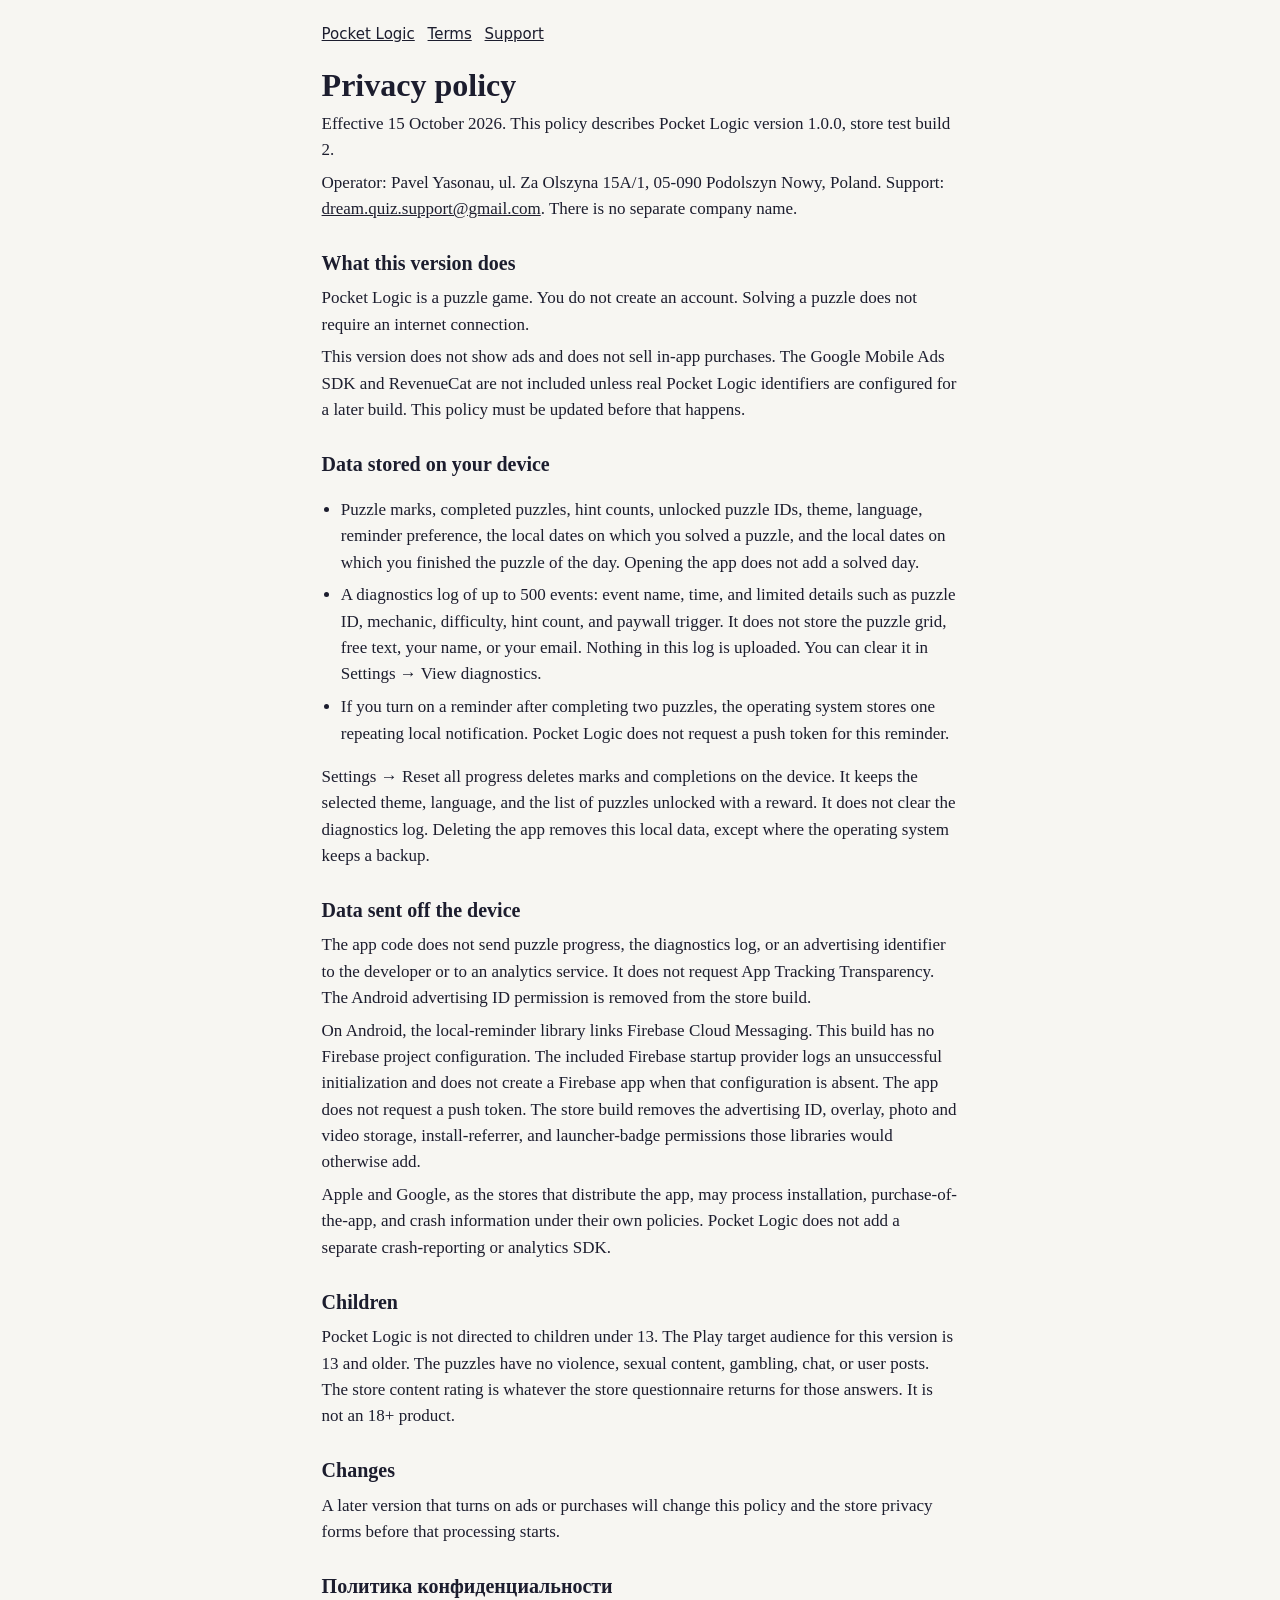
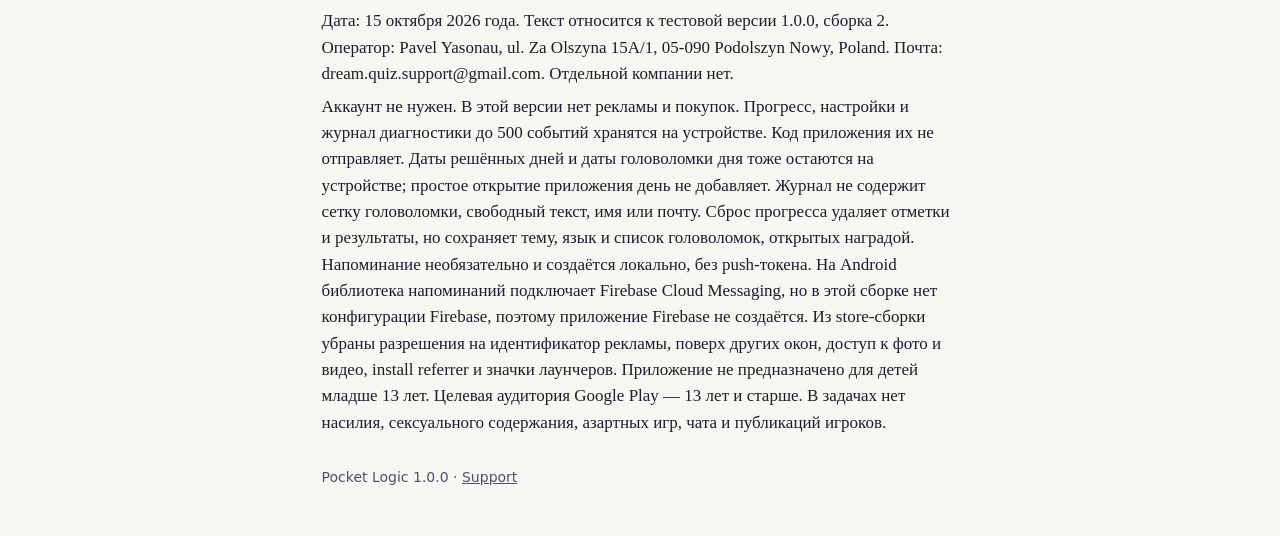
==== privacy.html @ d35aa17e "Publish the Pocket Logic privacy, terms, and support pages. Co-authored-by: Cursor <cursoragent@curs" ====
<!DOCTYPE html>
<html lang="en">
<head>
  <meta charset="utf-8">
  <meta name="viewport" content="width=device-width, initial-scale=1">
  <title>Pocket Logic privacy policy</title>
  <link rel="stylesheet" href="styles.css">
</head>
<body>
<main>
  <nav>
    <a href="index.html">Pocket Logic</a>
    <a href="terms.html">Terms</a>
    <a href="support.html">Support</a>
  </nav>
  <h1>Privacy policy</h1>
  <p>Effective 15 October 2026. This policy describes Pocket Logic version 1.0.0, store test build 2.</p>
  <p>Operator: Pavel Yasonau, ul. Za Olszyna 15A/1, 05-090 Podolszyn Nowy, Poland. Support: <a href="mailto:dream.quiz.support@gmail.com">dream.quiz.support@gmail.com</a>. There is no separate company name.</p>

  <h2>What this version does</h2>
  <p>Pocket Logic is a puzzle game. You do not create an account. Solving a puzzle does not require an internet connection.</p>
  <p>This version does not show ads and does not sell in-app purchases. The Google Mobile Ads SDK and RevenueCat are not included unless real Pocket Logic identifiers are configured for a later build. This policy must be updated before that happens.</p>

  <h2>Data stored on your device</h2>
  <ul>
    <li>Puzzle marks, completed puzzles, hint counts, unlocked puzzle IDs, theme, language, reminder preference, the local dates on which you solved a puzzle, and the local dates on which you finished the puzzle of the day. Opening the app does not add a solved day.</li>
    <li>A diagnostics log of up to 500 events: event name, time, and limited details such as puzzle ID, mechanic, difficulty, hint count, and paywall trigger. It does not store the puzzle grid, free text, your name, or your email. Nothing in this log is uploaded. You can clear it in Settings → View diagnostics.</li>
    <li>If you turn on a reminder after completing two puzzles, the operating system stores one repeating local notification. Pocket Logic does not request a push token for this reminder.</li>
  </ul>
  <p>Settings → Reset all progress deletes marks and completions on the device. It keeps the selected theme, language, and the list of puzzles unlocked with a reward. It does not clear the diagnostics log. Deleting the app removes this local data, except where the operating system keeps a backup.</p>

  <h2>Data sent off the device</h2>
  <p>The app code does not send puzzle progress, the diagnostics log, or an advertising identifier to the developer or to an analytics service. It does not request App Tracking Transparency. The Android advertising ID permission is removed from the store build.</p>
  <p>On Android, the local-reminder library links Firebase Cloud Messaging. This build has no Firebase project configuration. The included Firebase startup provider logs an unsuccessful initialization and does not create a Firebase app when that configuration is absent. The app does not request a push token. The store build removes the advertising ID, overlay, photo and video storage, install-referrer, and launcher-badge permissions those libraries would otherwise add.</p>
  <p>Apple and Google, as the stores that distribute the app, may process installation, purchase-of-the-app, and crash information under their own policies. Pocket Logic does not add a separate crash-reporting or analytics SDK.</p>

  <h2>Children</h2>
  <p>Pocket Logic is not directed to children under 13. The Play target audience for this version is 13 and older. The puzzles have no violence, sexual content, gambling, chat, or user posts. The store content rating is whatever the store questionnaire returns for those answers. It is not an 18+ product.</p>

  <h2>Changes</h2>
  <p>A later version that turns on ads or purchases will change this policy and the store privacy forms before that processing starts.</p>

  <h2>Политика конфиденциальности</h2>
  <p>Дата: 15 октября 2026 года. Текст относится к тестовой версии 1.0.0, сборка 2. Оператор: Pavel Yasonau, ul. Za Olszyna 15A/1, 05-090 Podolszyn Nowy, Poland. Почта: dream.quiz.support@gmail.com. Отдельной компании нет.</p>
  <p>Аккаунт не нужен. В этой версии нет рекламы и покупок. Прогресс, настройки и журнал диагностики до 500 событий хранятся на устройстве. Код приложения их не отправляет. Даты решённых дней и даты головоломки дня тоже остаются на устройстве; простое открытие приложения день не добавляет. Журнал не содержит сетку головоломки, свободный текст, имя или почту. Сброс прогресса удаляет отметки и результаты, но сохраняет тему, язык и список головоломок, открытых наградой. Напоминание необязательно и создаётся локально, без push-токена. На Android библиотека напоминаний подключает Firebase Cloud Messaging, но в этой сборке нет конфигурации Firebase, поэтому приложение Firebase не создаётся. Из store-сборки убраны разрешения на идентификатор рекламы, поверх других окон, доступ к фото и видео, install referrer и значки лаунчеров. Приложение не предназначено для детей младше 13 лет. Целевая аудитория Google Play — 13 лет и старше. В задачах нет насилия, сексуального содержания, азартных игр, чата и публикаций игроков.</p>
  <footer>Pocket Logic 1.0.0 · <a href="support.html">Support</a></footer>
</main>
</body>
</html>
---- styles.css ----
:root { color-scheme: light dark; --ink: #1c1d2e; --muted: #4d5168; --line: #d9dbe6; --bg: #f7f6f2; --card: #fff; }
@media (prefers-color-scheme: dark) {
  :root { --ink: #f4f1ea; --muted: #c5c7d4; --line: #3a3d52; --bg: #161722; --card: #222433; }
}
* { box-sizing: border-box; }
body { margin: 0; font: 17px/1.55 Georgia, "Iowan Old Style", serif; background: var(--bg); color: var(--ink); }
main { max-width: 42rem; margin: 0 auto; padding: 1.5rem 1.1rem 3rem; }
nav { display: flex; flex-wrap: wrap; gap: .8rem; font: 15px/1.4 system-ui, sans-serif; margin-bottom: 1.4rem; }
a { color: inherit; }
h1 { font-size: 2rem; line-height: 1.15; margin: 0 0 .4rem; }
h2 { font-size: 1.25rem; margin: 1.6rem 0 .4rem; }
p, li { margin: .4rem 0; }
.note { font: 15px/1.45 system-ui, sans-serif; background: var(--card); border: 1px solid var(--line); border-radius: 12px; padding: .8rem 1rem; }
ul { padding-left: 1.2rem; }
footer { margin-top: 2rem; color: var(--muted); font: 14px/1.4 system-ui, sans-serif; }
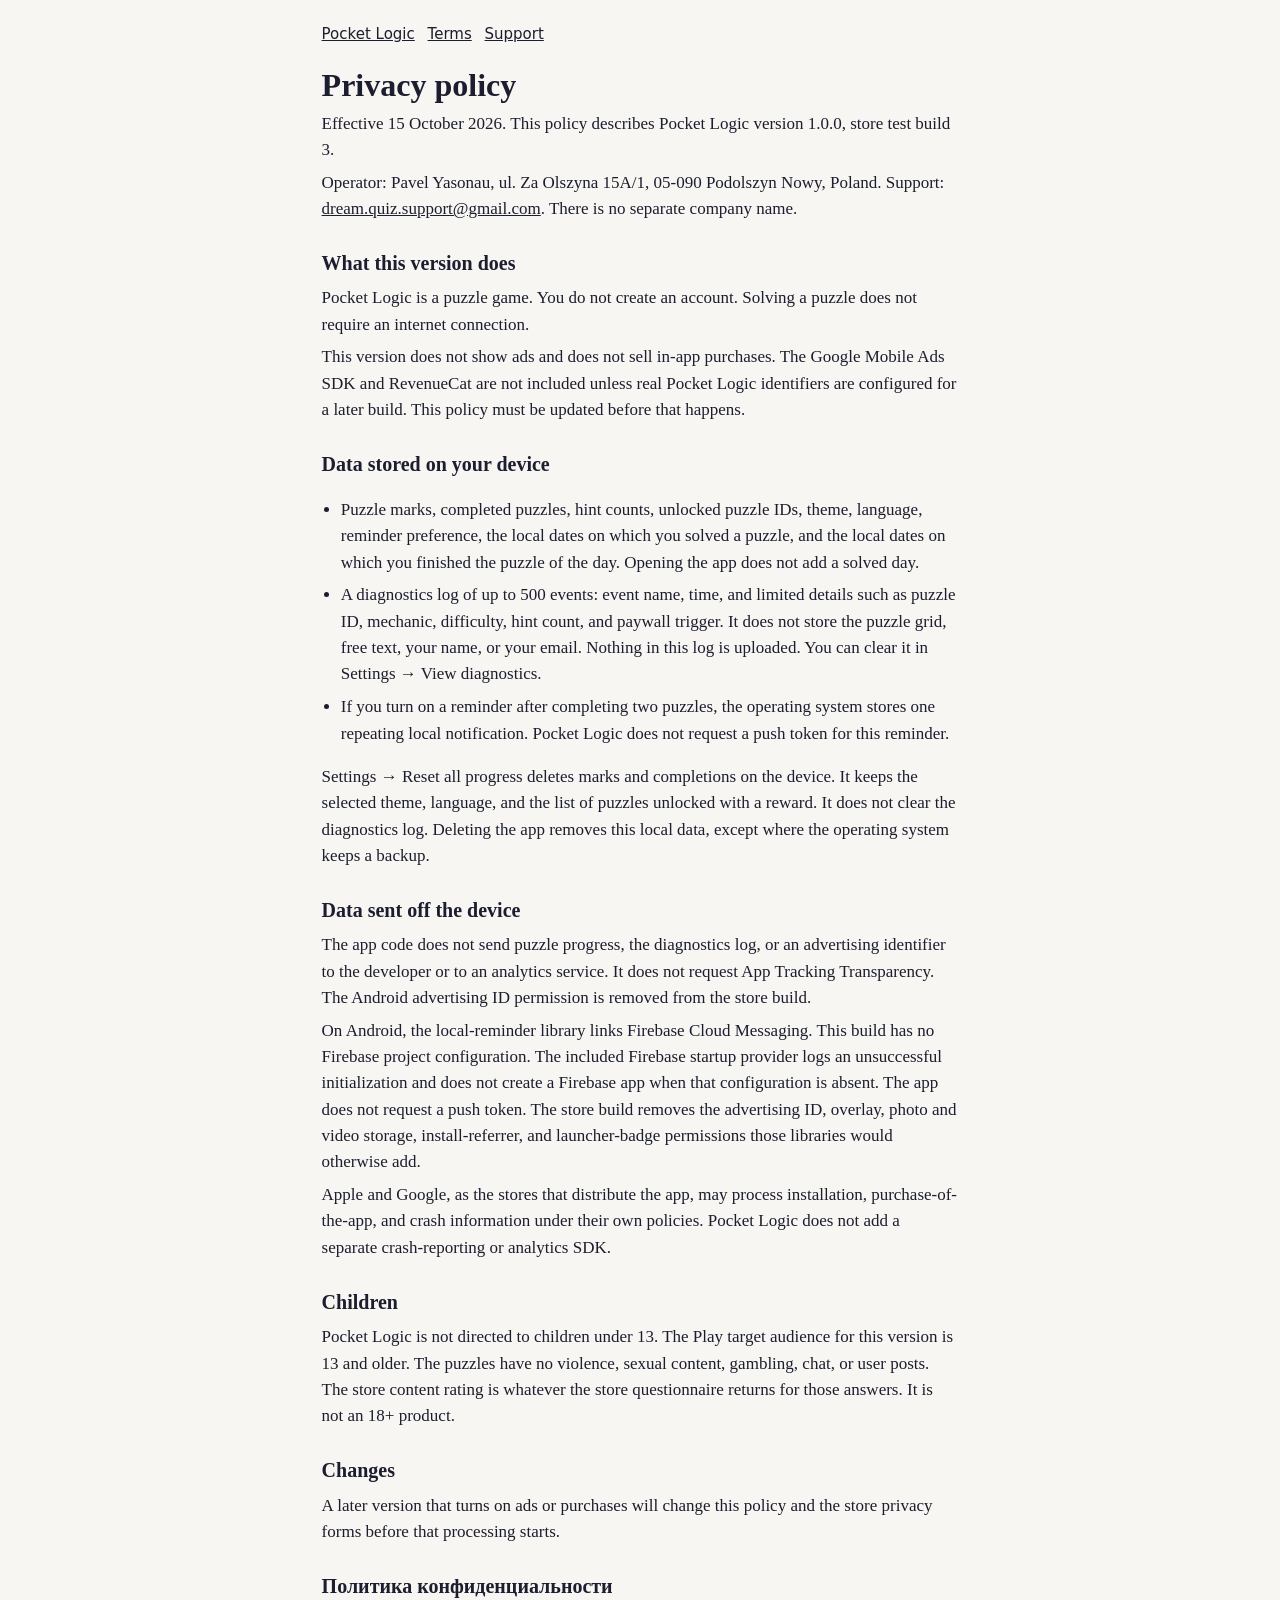
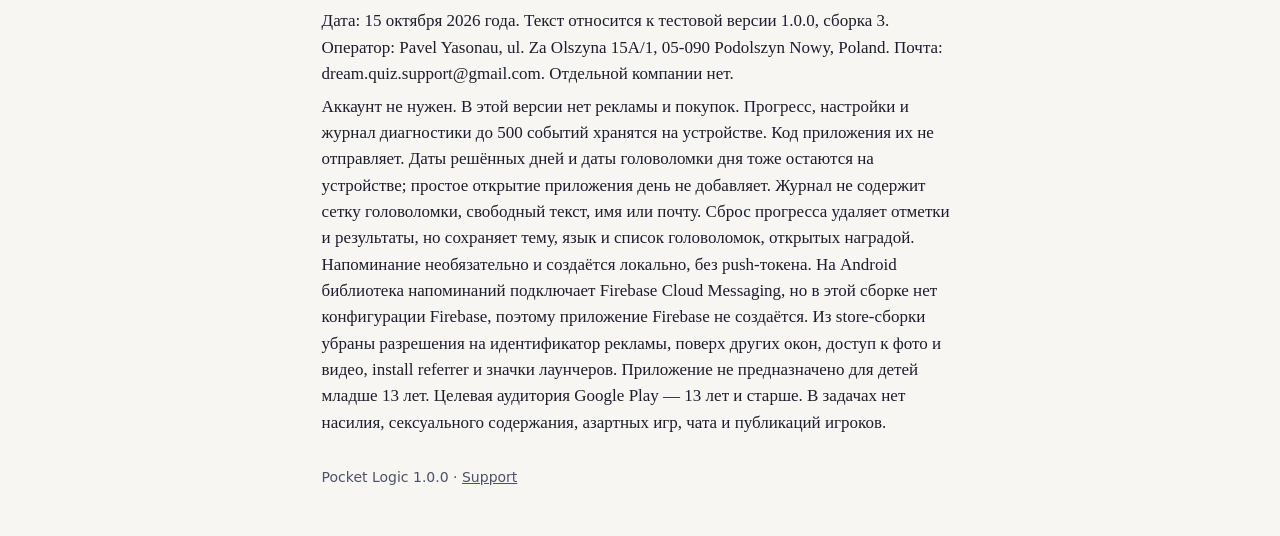
==== commit 906d992f: "Describe store test build 3 in the privacy policy. Co-authored-by: Cursor <cursoragent@cursor.com>" ====
--- a/privacy.html
+++ b/privacy.html
@@ -14,7 +14,7 @@
     <a href="support.html">Support</a>
   </nav>
   <h1>Privacy policy</h1>
-  <p>Effective 15 October 2026. This policy describes Pocket Logic version 1.0.0, store test build 2.</p>
+  <p>Effective 15 October 2026. This policy describes Pocket Logic version 1.0.0, store test build 3.</p>
   <p>Operator: Pavel Yasonau, ul. Za Olszyna 15A/1, 05-090 Podolszyn Nowy, Poland. Support: <a href="mailto:dream.quiz.support@gmail.com">dream.quiz.support@gmail.com</a>. There is no separate company name.</p>
 
   <h2>What this version does</h2>
@@ -41,7 +41,7 @@
   <p>A later version that turns on ads or purchases will change this policy and the store privacy forms before that processing starts.</p>
 
   <h2>Политика конфиденциальности</h2>
-  <p>Дата: 15 октября 2026 года. Текст относится к тестовой версии 1.0.0, сборка 2. Оператор: Pavel Yasonau, ul. Za Olszyna 15A/1, 05-090 Podolszyn Nowy, Poland. Почта: dream.quiz.support@gmail.com. Отдельной компании нет.</p>
+  <p>Дата: 15 октября 2026 года. Текст относится к тестовой версии 1.0.0, сборка 3. Оператор: Pavel Yasonau, ul. Za Olszyna 15A/1, 05-090 Podolszyn Nowy, Poland. Почта: dream.quiz.support@gmail.com. Отдельной компании нет.</p>
   <p>Аккаунт не нужен. В этой версии нет рекламы и покупок. Прогресс, настройки и журнал диагностики до 500 событий хранятся на устройстве. Код приложения их не отправляет. Даты решённых дней и даты головоломки дня тоже остаются на устройстве; простое открытие приложения день не добавляет. Журнал не содержит сетку головоломки, свободный текст, имя или почту. Сброс прогресса удаляет отметки и результаты, но сохраняет тему, язык и список головоломок, открытых наградой. Напоминание необязательно и создаётся локально, без push-токена. На Android библиотека напоминаний подключает Firebase Cloud Messaging, но в этой сборке нет конфигурации Firebase, поэтому приложение Firebase не создаётся. Из store-сборки убраны разрешения на идентификатор рекламы, поверх других окон, доступ к фото и видео, install referrer и значки лаунчеров. Приложение не предназначено для детей младше 13 лет. Целевая аудитория Google Play — 13 лет и старше. В задачах нет насилия, сексуального содержания, азартных игр, чата и публикаций игроков.</p>
   <footer>Pocket Logic 1.0.0 · <a href="support.html">Support</a></footer>
 </main>
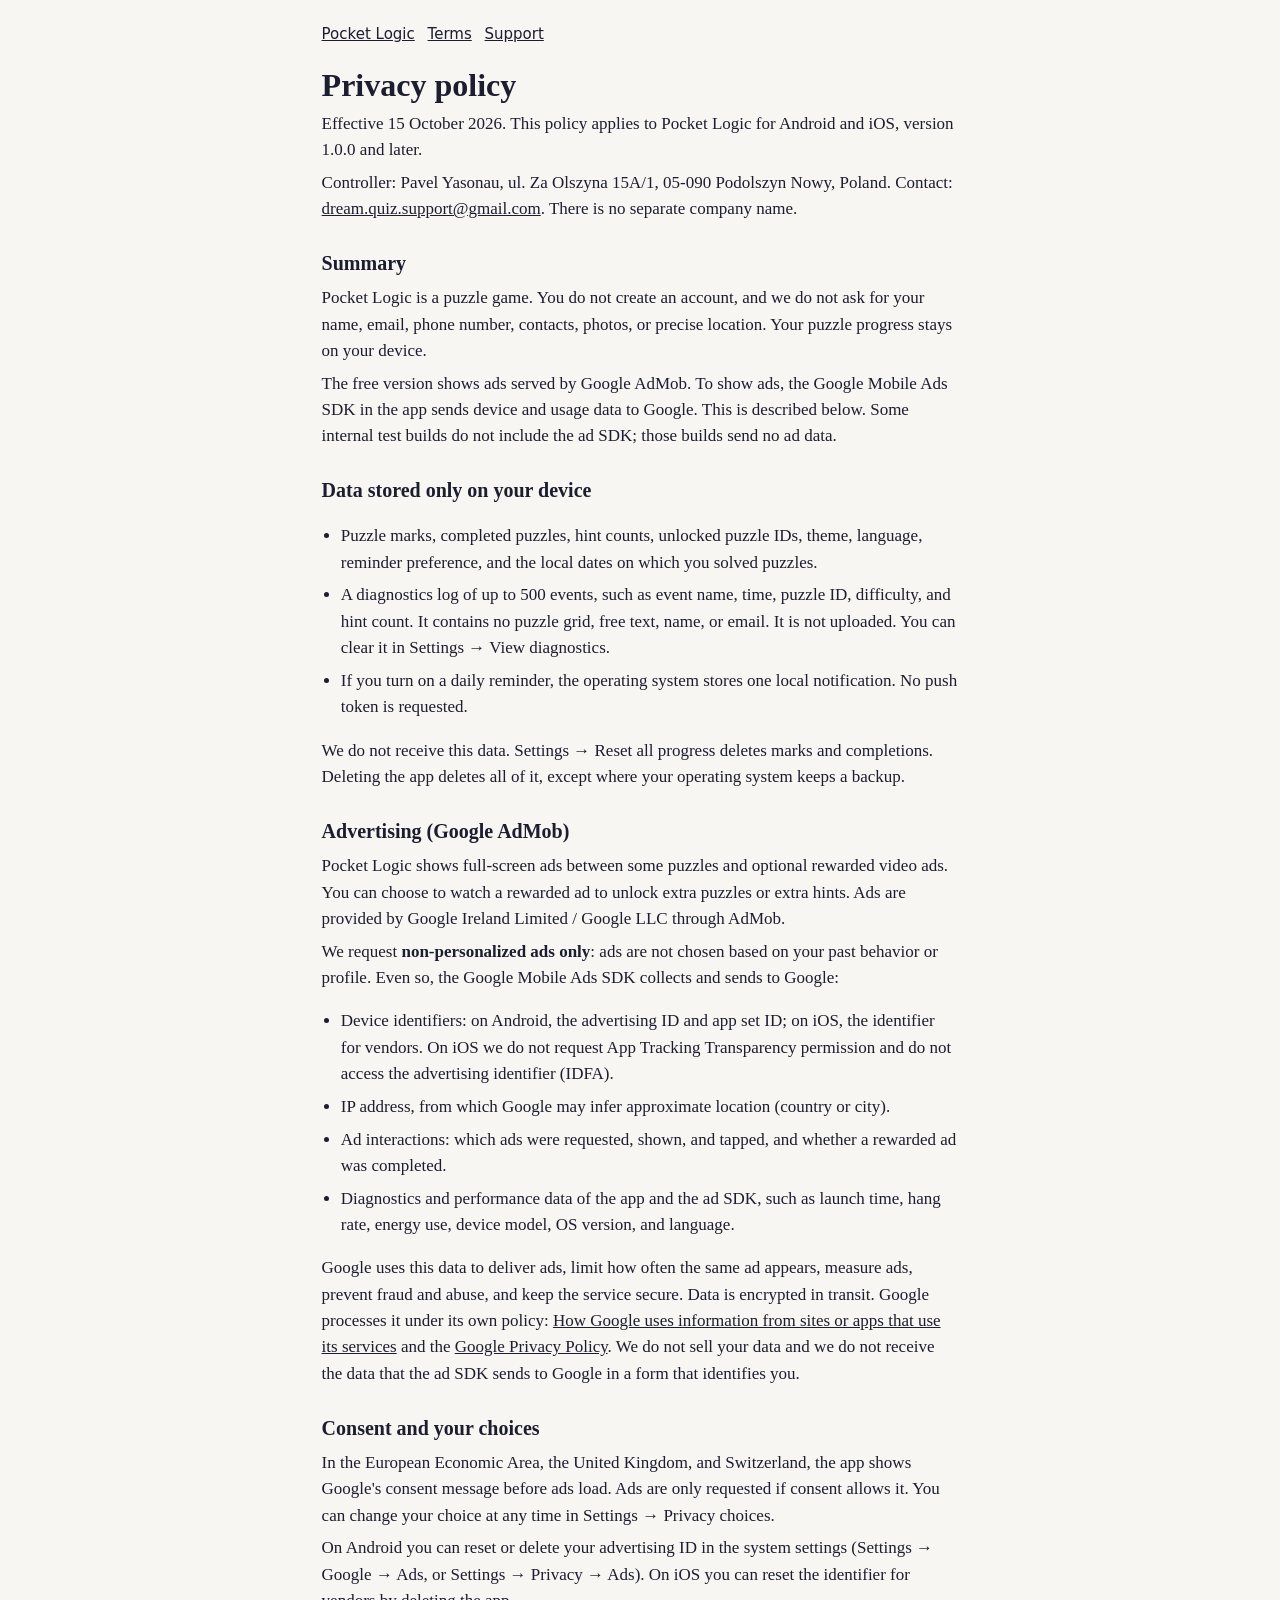
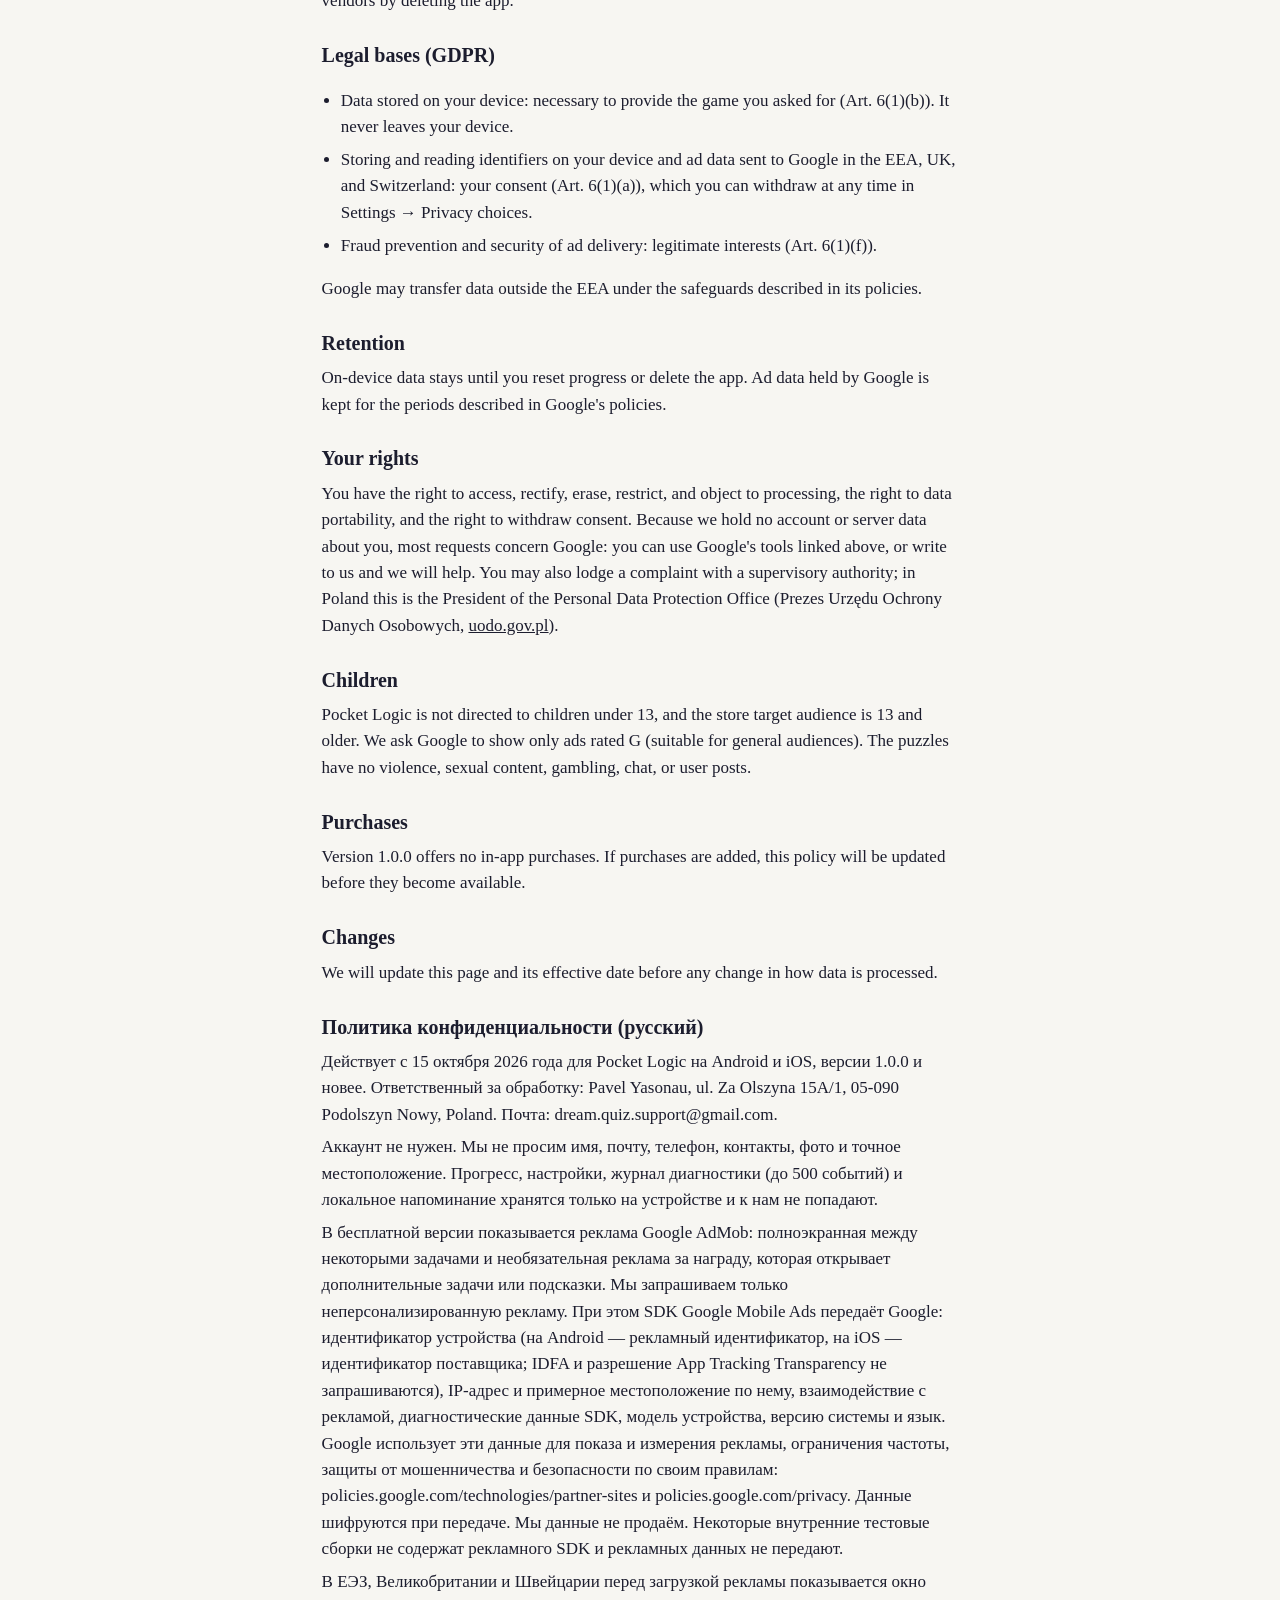
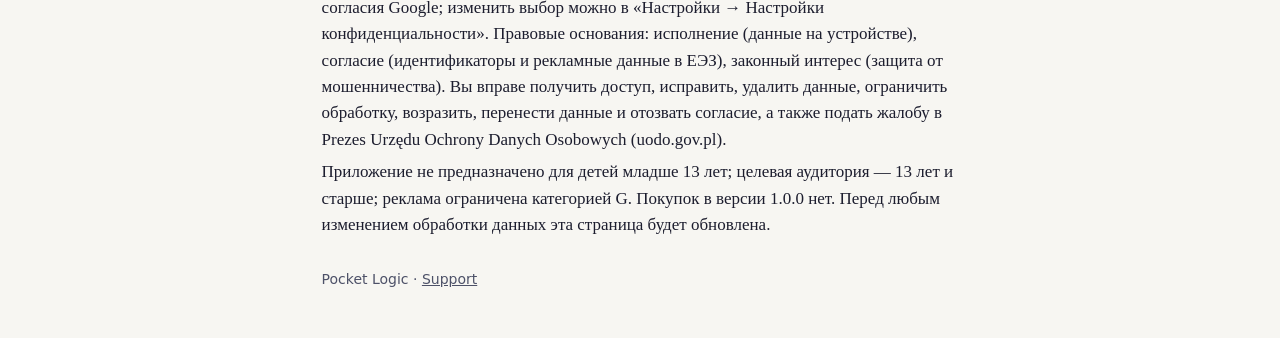
==== commit 826164a4: "Describe AdMob ads in the privacy policy, terms, and support page. Co-authored-by: Cursor <cursorage" ====
--- a/privacy.html
+++ b/privacy.html
@@ -14,36 +14,66 @@
     <a href="support.html">Support</a>
   </nav>
   <h1>Privacy policy</h1>
-  <p>Effective 15 October 2026. This policy describes Pocket Logic version 1.0.0, store test build 3.</p>
-  <p>Operator: Pavel Yasonau, ul. Za Olszyna 15A/1, 05-090 Podolszyn Nowy, Poland. Support: <a href="mailto:dream.quiz.support@gmail.com">dream.quiz.support@gmail.com</a>. There is no separate company name.</p>
+  <p>Effective 15 October 2026. This policy applies to Pocket Logic for Android and iOS, version 1.0.0 and later.</p>
+  <p>Controller: Pavel Yasonau, ul. Za Olszyna 15A/1, 05-090 Podolszyn Nowy, Poland. Contact: <a href="mailto:dream.quiz.support@gmail.com">dream.quiz.support@gmail.com</a>. There is no separate company name.</p>
 
-  <h2>What this version does</h2>
-  <p>Pocket Logic is a puzzle game. You do not create an account. Solving a puzzle does not require an internet connection.</p>
-  <p>This version does not show ads and does not sell in-app purchases. The Google Mobile Ads SDK and RevenueCat are not included unless real Pocket Logic identifiers are configured for a later build. This policy must be updated before that happens.</p>
+  <h2>Summary</h2>
+  <p>Pocket Logic is a puzzle game. You do not create an account, and we do not ask for your name, email, phone number, contacts, photos, or precise location. Your puzzle progress stays on your device.</p>
+  <p>The free version shows ads served by Google AdMob. To show ads, the Google Mobile Ads SDK in the app sends device and usage data to Google. This is described below. Some internal test builds do not include the ad SDK; those builds send no ad data.</p>
 
-  <h2>Data stored on your device</h2>
+  <h2>Data stored only on your device</h2>
   <ul>
-    <li>Puzzle marks, completed puzzles, hint counts, unlocked puzzle IDs, theme, language, reminder preference, the local dates on which you solved a puzzle, and the local dates on which you finished the puzzle of the day. Opening the app does not add a solved day.</li>
-    <li>A diagnostics log of up to 500 events: event name, time, and limited details such as puzzle ID, mechanic, difficulty, hint count, and paywall trigger. It does not store the puzzle grid, free text, your name, or your email. Nothing in this log is uploaded. You can clear it in Settings → View diagnostics.</li>
-    <li>If you turn on a reminder after completing two puzzles, the operating system stores one repeating local notification. Pocket Logic does not request a push token for this reminder.</li>
+    <li>Puzzle marks, completed puzzles, hint counts, unlocked puzzle IDs, theme, language, reminder preference, and the local dates on which you solved puzzles.</li>
+    <li>A diagnostics log of up to 500 events, such as event name, time, puzzle ID, difficulty, and hint count. It contains no puzzle grid, free text, name, or email. It is not uploaded. You can clear it in Settings → View diagnostics.</li>
+    <li>If you turn on a daily reminder, the operating system stores one local notification. No push token is requested.</li>
   </ul>
-  <p>Settings → Reset all progress deletes marks and completions on the device. It keeps the selected theme, language, and the list of puzzles unlocked with a reward. It does not clear the diagnostics log. Deleting the app removes this local data, except where the operating system keeps a backup.</p>
+  <p>We do not receive this data. Settings → Reset all progress deletes marks and completions. Deleting the app deletes all of it, except where your operating system keeps a backup.</p>
 
-  <h2>Data sent off the device</h2>
-  <p>The app code does not send puzzle progress, the diagnostics log, or an advertising identifier to the developer or to an analytics service. It does not request App Tracking Transparency. The Android advertising ID permission is removed from the store build.</p>
-  <p>On Android, the local-reminder library links Firebase Cloud Messaging. This build has no Firebase project configuration. The included Firebase startup provider logs an unsuccessful initialization and does not create a Firebase app when that configuration is absent. The app does not request a push token. The store build removes the advertising ID, overlay, photo and video storage, install-referrer, and launcher-badge permissions those libraries would otherwise add.</p>
-  <p>Apple and Google, as the stores that distribute the app, may process installation, purchase-of-the-app, and crash information under their own policies. Pocket Logic does not add a separate crash-reporting or analytics SDK.</p>
+  <h2>Advertising (Google AdMob)</h2>
+  <p>Pocket Logic shows full-screen ads between some puzzles and optional rewarded video ads. You can choose to watch a rewarded ad to unlock extra puzzles or extra hints. Ads are provided by Google Ireland Limited / Google LLC through AdMob.</p>
+  <p>We request <strong>non-personalized ads only</strong>: ads are not chosen based on your past behavior or profile. Even so, the Google Mobile Ads SDK collects and sends to Google:</p>
+  <ul>
+    <li>Device identifiers: on Android, the advertising ID and app set ID; on iOS, the identifier for vendors. On iOS we do not request App Tracking Transparency permission and do not access the advertising identifier (IDFA).</li>
+    <li>IP address, from which Google may infer approximate location (country or city).</li>
+    <li>Ad interactions: which ads were requested, shown, and tapped, and whether a rewarded ad was completed.</li>
+    <li>Diagnostics and performance data of the app and the ad SDK, such as launch time, hang rate, energy use, device model, OS version, and language.</li>
+  </ul>
+  <p>Google uses this data to deliver ads, limit how often the same ad appears, measure ads, prevent fraud and abuse, and keep the service secure. Data is encrypted in transit. Google processes it under its own policy: <a href="https://policies.google.com/technologies/partner-sites">How Google uses information from sites or apps that use its services</a> and the <a href="https://policies.google.com/privacy">Google Privacy Policy</a>. We do not sell your data and we do not receive the data that the ad SDK sends to Google in a form that identifies you.</p>
+
+  <h2>Consent and your choices</h2>
+  <p>In the European Economic Area, the United Kingdom, and Switzerland, the app shows Google's consent message before ads load. Ads are only requested if consent allows it. You can change your choice at any time in Settings → Privacy choices.</p>
+  <p>On Android you can reset or delete your advertising ID in the system settings (Settings → Google → Ads, or Settings → Privacy → Ads). On iOS you can reset the identifier for vendors by deleting the app.</p>
+
+  <h2>Legal bases (GDPR)</h2>
+  <ul>
+    <li>Data stored on your device: necessary to provide the game you asked for (Art. 6(1)(b)). It never leaves your device.</li>
+    <li>Storing and reading identifiers on your device and ad data sent to Google in the EEA, UK, and Switzerland: your consent (Art. 6(1)(a)), which you can withdraw at any time in Settings → Privacy choices.</li>
+    <li>Fraud prevention and security of ad delivery: legitimate interests (Art. 6(1)(f)).</li>
+  </ul>
+  <p>Google may transfer data outside the EEA under the safeguards described in its policies.</p>
+
+  <h2>Retention</h2>
+  <p>On-device data stays until you reset progress or delete the app. Ad data held by Google is kept for the periods described in Google's policies.</p>
+
+  <h2>Your rights</h2>
+  <p>You have the right to access, rectify, erase, restrict, and object to processing, the right to data portability, and the right to withdraw consent. Because we hold no account or server data about you, most requests concern Google: you can use Google's tools linked above, or write to us and we will help. You may also lodge a complaint with a supervisory authority; in Poland this is the President of the Personal Data Protection Office (Prezes Urzędu Ochrony Danych Osobowych, <a href="https://uodo.gov.pl">uodo.gov.pl</a>).</p>
 
   <h2>Children</h2>
-  <p>Pocket Logic is not directed to children under 13. The Play target audience for this version is 13 and older. The puzzles have no violence, sexual content, gambling, chat, or user posts. The store content rating is whatever the store questionnaire returns for those answers. It is not an 18+ product.</p>
+  <p>Pocket Logic is not directed to children under 13, and the store target audience is 13 and older. We ask Google to show only ads rated G (suitable for general audiences). The puzzles have no violence, sexual content, gambling, chat, or user posts.</p>
+
+  <h2>Purchases</h2>
+  <p>Version 1.0.0 offers no in-app purchases. If purchases are added, this policy will be updated before they become available.</p>
 
   <h2>Changes</h2>
-  <p>A later version that turns on ads or purchases will change this policy and the store privacy forms before that processing starts.</p>
+  <p>We will update this page and its effective date before any change in how data is processed.</p>
 
-  <h2>Политика конфиденциальности</h2>
-  <p>Дата: 15 октября 2026 года. Текст относится к тестовой версии 1.0.0, сборка 3. Оператор: Pavel Yasonau, ul. Za Olszyna 15A/1, 05-090 Podolszyn Nowy, Poland. Почта: dream.quiz.support@gmail.com. Отдельной компании нет.</p>
-  <p>Аккаунт не нужен. В этой версии нет рекламы и покупок. Прогресс, настройки и журнал диагностики до 500 событий хранятся на устройстве. Код приложения их не отправляет. Даты решённых дней и даты головоломки дня тоже остаются на устройстве; простое открытие приложения день не добавляет. Журнал не содержит сетку головоломки, свободный текст, имя или почту. Сброс прогресса удаляет отметки и результаты, но сохраняет тему, язык и список головоломок, открытых наградой. Напоминание необязательно и создаётся локально, без push-токена. На Android библиотека напоминаний подключает Firebase Cloud Messaging, но в этой сборке нет конфигурации Firebase, поэтому приложение Firebase не создаётся. Из store-сборки убраны разрешения на идентификатор рекламы, поверх других окон, доступ к фото и видео, install referrer и значки лаунчеров. Приложение не предназначено для детей младше 13 лет. Целевая аудитория Google Play — 13 лет и старше. В задачах нет насилия, сексуального содержания, азартных игр, чата и публикаций игроков.</p>
-  <footer>Pocket Logic 1.0.0 · <a href="support.html">Support</a></footer>
+  <h2>Политика конфиденциальности (русский)</h2>
+  <p>Действует с 15 октября 2026 года для Pocket Logic на Android и iOS, версии 1.0.0 и новее. Ответственный за обработку: Pavel Yasonau, ul. Za Olszyna 15A/1, 05-090 Podolszyn Nowy, Poland. Почта: dream.quiz.support@gmail.com.</p>
+  <p>Аккаунт не нужен. Мы не просим имя, почту, телефон, контакты, фото и точное местоположение. Прогресс, настройки, журнал диагностики (до 500 событий) и локальное напоминание хранятся только на устройстве и к нам не попадают.</p>
+  <p>В бесплатной версии показывается реклама Google AdMob: полноэкранная между некоторыми задачами и необязательная реклама за награду, которая открывает дополнительные задачи или подсказки. Мы запрашиваем только неперсонализированную рекламу. При этом SDK Google Mobile Ads передаёт Google: идентификатор устройства (на Android — рекламный идентификатор, на iOS — идентификатор поставщика; IDFA и разрешение App Tracking Transparency не запрашиваются), IP-адрес и примерное местоположение по нему, взаимодействие с рекламой, диагностические данные SDK, модель устройства, версию системы и язык. Google использует эти данные для показа и измерения рекламы, ограничения частоты, защиты от мошенничества и безопасности по своим правилам: policies.google.com/technologies/partner-sites и policies.google.com/privacy. Данные шифруются при передаче. Мы данные не продаём. Некоторые внутренние тестовые сборки не содержат рекламного SDK и рекламных данных не передают.</p>
+  <p>В ЕЭЗ, Великобритании и Швейцарии перед загрузкой рекламы показывается окно согласия Google; изменить выбор можно в «Настройки → Настройки конфиденциальности». Правовые основания: исполнение (данные на устройстве), согласие (идентификаторы и рекламные данные в ЕЭЗ), законный интерес (защита от мошенничества). Вы вправе получить доступ, исправить, удалить данные, ограничить обработку, возразить, перенести данные и отозвать согласие, а также подать жалобу в Prezes Urzędu Ochrony Danych Osobowych (uodo.gov.pl).</p>
+  <p>Приложение не предназначено для детей младше 13 лет; целевая аудитория — 13 лет и старше; реклама ограничена категорией G. Покупок в версии 1.0.0 нет. Перед любым изменением обработки данных эта страница будет обновлена.</p>
+  <footer>Pocket Logic · <a href="support.html">Support</a></footer>
 </main>
 </body>
 </html>
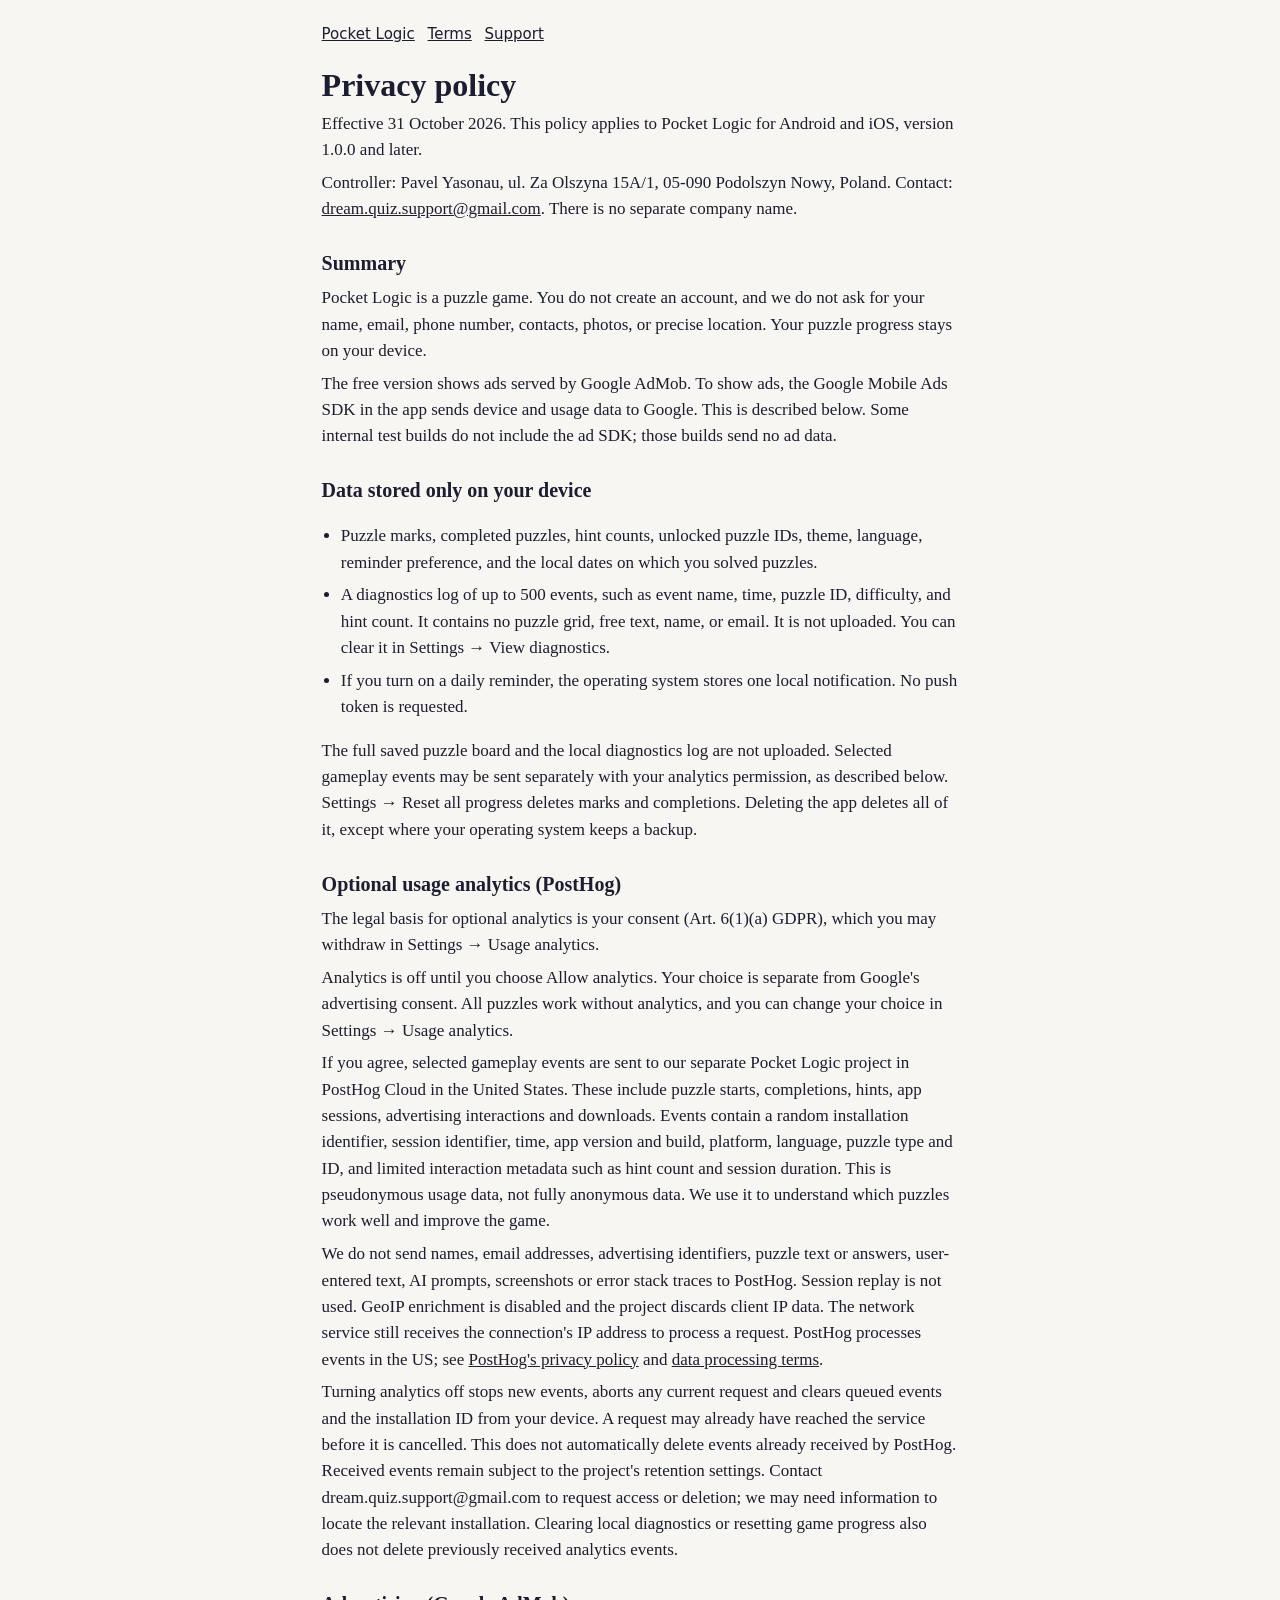
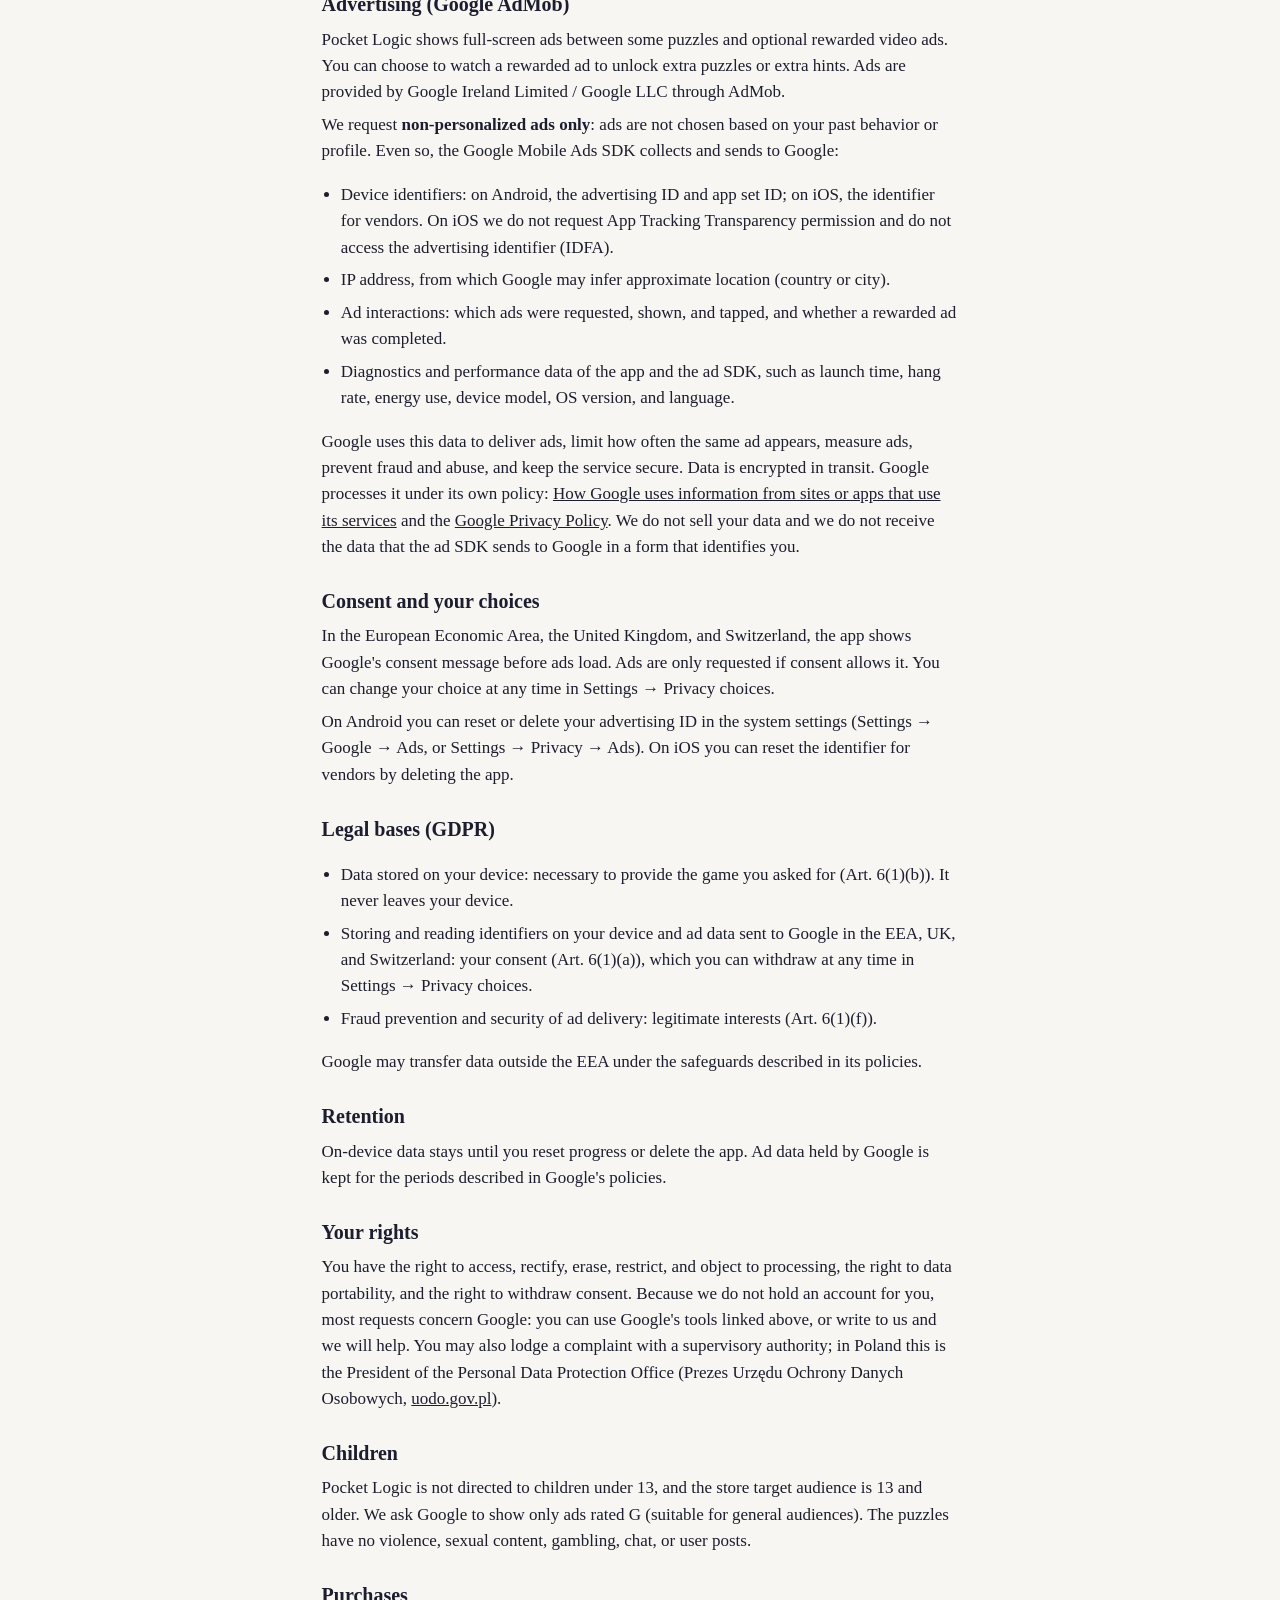
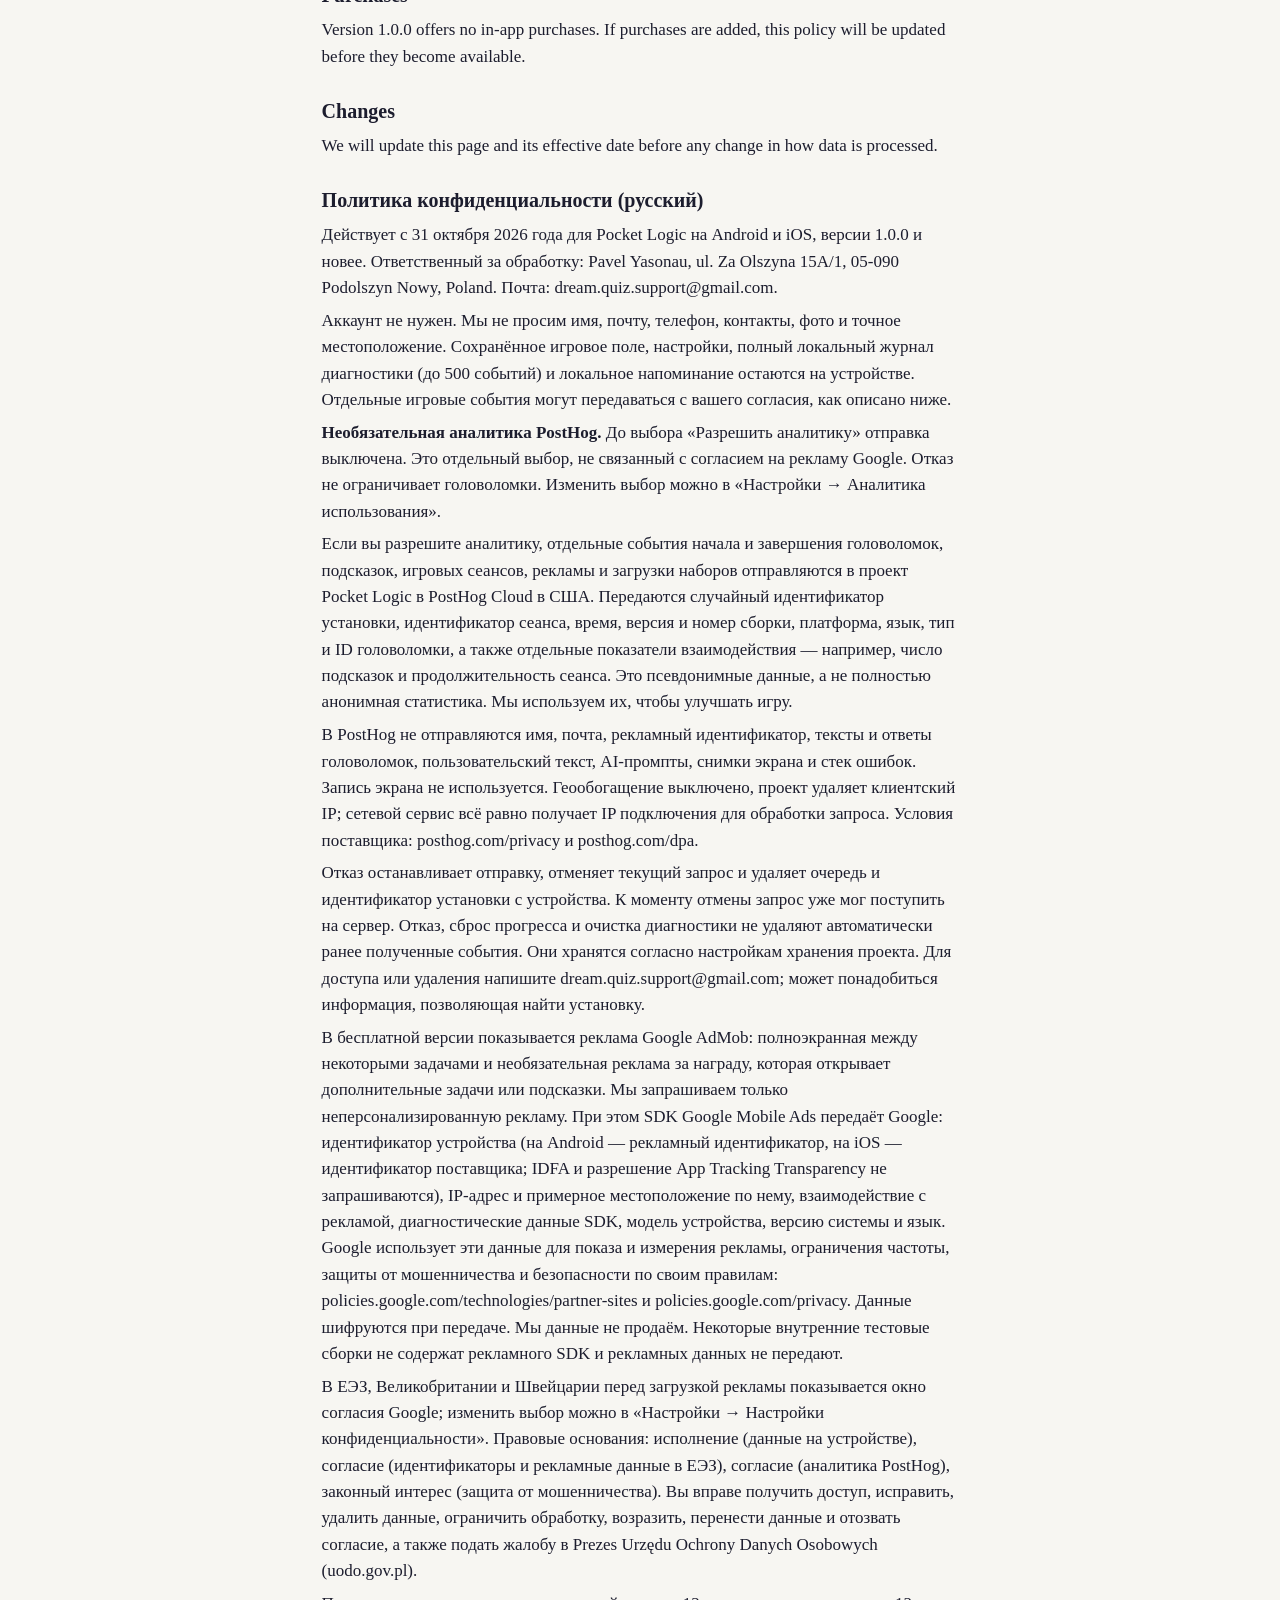
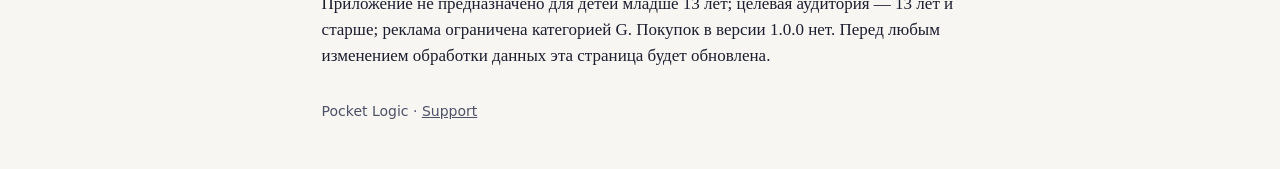
==== commit f99d826b: "Describe optional PostHog analytics and consent controls" ====
--- a/privacy.html
+++ b/privacy.html
@@ -14,7 +14,7 @@
     <a href="support.html">Support</a>
   </nav>
   <h1>Privacy policy</h1>
-  <p>Effective 15 October 2026. This policy applies to Pocket Logic for Android and iOS, version 1.0.0 and later.</p>
+  <p>Effective 31 October 2026. This policy applies to Pocket Logic for Android and iOS, version 1.0.0 and later.</p>
   <p>Controller: Pavel Yasonau, ul. Za Olszyna 15A/1, 05-090 Podolszyn Nowy, Poland. Contact: <a href="mailto:dream.quiz.support@gmail.com">dream.quiz.support@gmail.com</a>. There is no separate company name.</p>
 
   <h2>Summary</h2>
@@ -27,7 +27,14 @@
     <li>A diagnostics log of up to 500 events, such as event name, time, puzzle ID, difficulty, and hint count. It contains no puzzle grid, free text, name, or email. It is not uploaded. You can clear it in Settings → View diagnostics.</li>
     <li>If you turn on a daily reminder, the operating system stores one local notification. No push token is requested.</li>
   </ul>
-  <p>We do not receive this data. Settings → Reset all progress deletes marks and completions. Deleting the app deletes all of it, except where your operating system keeps a backup.</p>
+  <p>The full saved puzzle board and the local diagnostics log are not uploaded. Selected gameplay events may be sent separately with your analytics permission, as described below. Settings → Reset all progress deletes marks and completions. Deleting the app deletes all of it, except where your operating system keeps a backup.</p>
+
+  <h2>Optional usage analytics (PostHog)</h2>
+  <p>The legal basis for optional analytics is your consent (Art. 6(1)(a) GDPR), which you may withdraw in Settings → Usage analytics.</p>
+  <p>Analytics is off until you choose Allow analytics. Your choice is separate from Google's advertising consent. All puzzles work without analytics, and you can change your choice in Settings → Usage analytics.</p>
+  <p>If you agree, selected gameplay events are sent to our separate Pocket Logic project in PostHog Cloud in the United States. These include puzzle starts, completions, hints, app sessions, advertising interactions and downloads. Events contain a random installation identifier, session identifier, time, app version and build, platform, language, puzzle type and ID, and limited interaction metadata such as hint count and session duration. This is pseudonymous usage data, not fully anonymous data. We use it to understand which puzzles work well and improve the game.</p>
+  <p>We do not send names, email addresses, advertising identifiers, puzzle text or answers, user-entered text, AI prompts, screenshots or error stack traces to PostHog. Session replay is not used. GeoIP enrichment is disabled and the project discards client IP data. The network service still receives the connection's IP address to process a request. PostHog processes events in the US; see <a href="https://posthog.com/privacy">PostHog's privacy policy</a> and <a href="https://posthog.com/dpa">data processing terms</a>.</p>
+  <p>Turning analytics off stops new events, aborts any current request and clears queued events and the installation ID from your device. A request may already have reached the service before it is cancelled. This does not automatically delete events already received by PostHog. Received events remain subject to the project's retention settings. Contact dream.quiz.support@gmail.com to request access or deletion; we may need information to locate the relevant installation. Clearing local diagnostics or resetting game progress also does not delete previously received analytics events.</p>
 
   <h2>Advertising (Google AdMob)</h2>
   <p>Pocket Logic shows full-screen ads between some puzzles and optional rewarded video ads. You can choose to watch a rewarded ad to unlock extra puzzles or extra hints. Ads are provided by Google Ireland Limited / Google LLC through AdMob.</p>
@@ -56,7 +63,7 @@
   <p>On-device data stays until you reset progress or delete the app. Ad data held by Google is kept for the periods described in Google's policies.</p>
 
   <h2>Your rights</h2>
-  <p>You have the right to access, rectify, erase, restrict, and object to processing, the right to data portability, and the right to withdraw consent. Because we hold no account or server data about you, most requests concern Google: you can use Google's tools linked above, or write to us and we will help. You may also lodge a complaint with a supervisory authority; in Poland this is the President of the Personal Data Protection Office (Prezes Urzędu Ochrony Danych Osobowych, <a href="https://uodo.gov.pl">uodo.gov.pl</a>).</p>
+  <p>You have the right to access, rectify, erase, restrict, and object to processing, the right to data portability, and the right to withdraw consent. Because we do not hold an account for you, most requests concern Google: you can use Google's tools linked above, or write to us and we will help. You may also lodge a complaint with a supervisory authority; in Poland this is the President of the Personal Data Protection Office (Prezes Urzędu Ochrony Danych Osobowych, <a href="https://uodo.gov.pl">uodo.gov.pl</a>).</p>
 
   <h2>Children</h2>
   <p>Pocket Logic is not directed to children under 13, and the store target audience is 13 and older. We ask Google to show only ads rated G (suitable for general audiences). The puzzles have no violence, sexual content, gambling, chat, or user posts.</p>
@@ -68,10 +75,14 @@
   <p>We will update this page and its effective date before any change in how data is processed.</p>
 
   <h2>Политика конфиденциальности (русский)</h2>
-  <p>Действует с 15 октября 2026 года для Pocket Logic на Android и iOS, версии 1.0.0 и новее. Ответственный за обработку: Pavel Yasonau, ul. Za Olszyna 15A/1, 05-090 Podolszyn Nowy, Poland. Почта: dream.quiz.support@gmail.com.</p>
-  <p>Аккаунт не нужен. Мы не просим имя, почту, телефон, контакты, фото и точное местоположение. Прогресс, настройки, журнал диагностики (до 500 событий) и локальное напоминание хранятся только на устройстве и к нам не попадают.</p>
+  <p>Действует с 31 октября 2026 года для Pocket Logic на Android и iOS, версии 1.0.0 и новее. Ответственный за обработку: Pavel Yasonau, ul. Za Olszyna 15A/1, 05-090 Podolszyn Nowy, Poland. Почта: dream.quiz.support@gmail.com.</p>
+  <p>Аккаунт не нужен. Мы не просим имя, почту, телефон, контакты, фото и точное местоположение. Сохранённое игровое поле, настройки, полный локальный журнал диагностики (до 500 событий) и локальное напоминание остаются на устройстве. Отдельные игровые события могут передаваться с вашего согласия, как описано ниже.</p>
+  <p><strong>Необязательная аналитика PostHog.</strong> До выбора «Разрешить аналитику» отправка выключена. Это отдельный выбор, не связанный с согласием на рекламу Google. Отказ не ограничивает головоломки. Изменить выбор можно в «Настройки → Аналитика использования».</p>
+  <p>Если вы разрешите аналитику, отдельные события начала и завершения головоломок, подсказок, игровых сеансов, рекламы и загрузки наборов отправляются в проект Pocket Logic в PostHog Cloud в США. Передаются случайный идентификатор установки, идентификатор сеанса, время, версия и номер сборки, платформа, язык, тип и ID головоломки, а также отдельные показатели взаимодействия — например, число подсказок и продолжительность сеанса. Это псевдонимные данные, а не полностью анонимная статистика. Мы используем их, чтобы улучшать игру.</p>
+  <p>В PostHog не отправляются имя, почта, рекламный идентификатор, тексты и ответы головоломок, пользовательский текст, AI-промпты, снимки экрана и стек ошибок. Запись экрана не используется. Геообогащение выключено, проект удаляет клиентский IP; сетевой сервис всё равно получает IP подключения для обработки запроса. Условия поставщика: posthog.com/privacy и posthog.com/dpa.</p>
+  <p>Отказ останавливает отправку, отменяет текущий запрос и удаляет очередь и идентификатор установки с устройства. К моменту отмены запрос уже мог поступить на сервер. Отказ, сброс прогресса и очистка диагностики не удаляют автоматически ранее полученные события. Они хранятся согласно настройкам хранения проекта. Для доступа или удаления напишите dream.quiz.support@gmail.com; может понадобиться информация, позволяющая найти установку.</p>
   <p>В бесплатной версии показывается реклама Google AdMob: полноэкранная между некоторыми задачами и необязательная реклама за награду, которая открывает дополнительные задачи или подсказки. Мы запрашиваем только неперсонализированную рекламу. При этом SDK Google Mobile Ads передаёт Google: идентификатор устройства (на Android — рекламный идентификатор, на iOS — идентификатор поставщика; IDFA и разрешение App Tracking Transparency не запрашиваются), IP-адрес и примерное местоположение по нему, взаимодействие с рекламой, диагностические данные SDK, модель устройства, версию системы и язык. Google использует эти данные для показа и измерения рекламы, ограничения частоты, защиты от мошенничества и безопасности по своим правилам: policies.google.com/technologies/partner-sites и policies.google.com/privacy. Данные шифруются при передаче. Мы данные не продаём. Некоторые внутренние тестовые сборки не содержат рекламного SDK и рекламных данных не передают.</p>
-  <p>В ЕЭЗ, Великобритании и Швейцарии перед загрузкой рекламы показывается окно согласия Google; изменить выбор можно в «Настройки → Настройки конфиденциальности». Правовые основания: исполнение (данные на устройстве), согласие (идентификаторы и рекламные данные в ЕЭЗ), законный интерес (защита от мошенничества). Вы вправе получить доступ, исправить, удалить данные, ограничить обработку, возразить, перенести данные и отозвать согласие, а также подать жалобу в Prezes Urzędu Ochrony Danych Osobowych (uodo.gov.pl).</p>
+  <p>В ЕЭЗ, Великобритании и Швейцарии перед загрузкой рекламы показывается окно согласия Google; изменить выбор можно в «Настройки → Настройки конфиденциальности». Правовые основания: исполнение (данные на устройстве), согласие (идентификаторы и рекламные данные в ЕЭЗ), согласие (аналитика PostHog), законный интерес (защита от мошенничества). Вы вправе получить доступ, исправить, удалить данные, ограничить обработку, возразить, перенести данные и отозвать согласие, а также подать жалобу в Prezes Urzędu Ochrony Danych Osobowych (uodo.gov.pl).</p>
   <p>Приложение не предназначено для детей младше 13 лет; целевая аудитория — 13 лет и старше; реклама ограничена категорией G. Покупок в версии 1.0.0 нет. Перед любым изменением обработки данных эта страница будет обновлена.</p>
   <footer>Pocket Logic · <a href="support.html">Support</a></footer>
 </main>
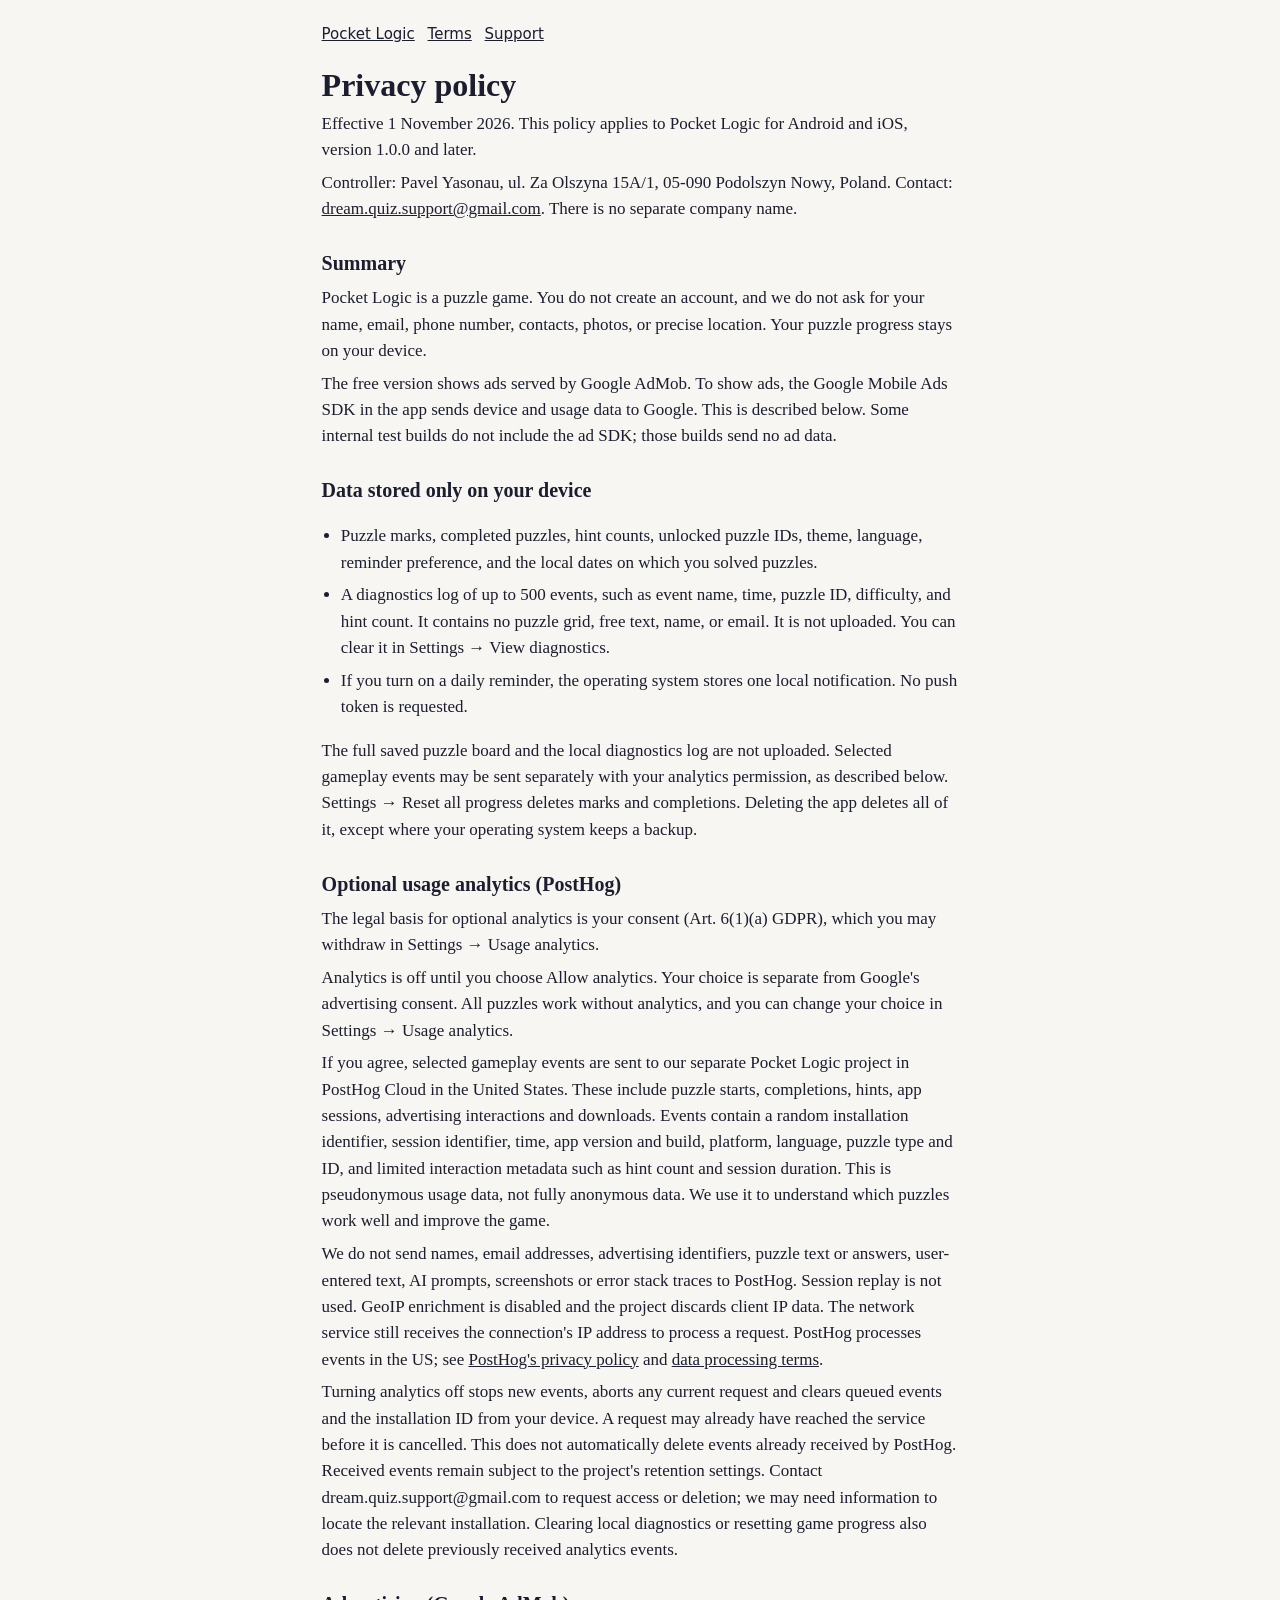
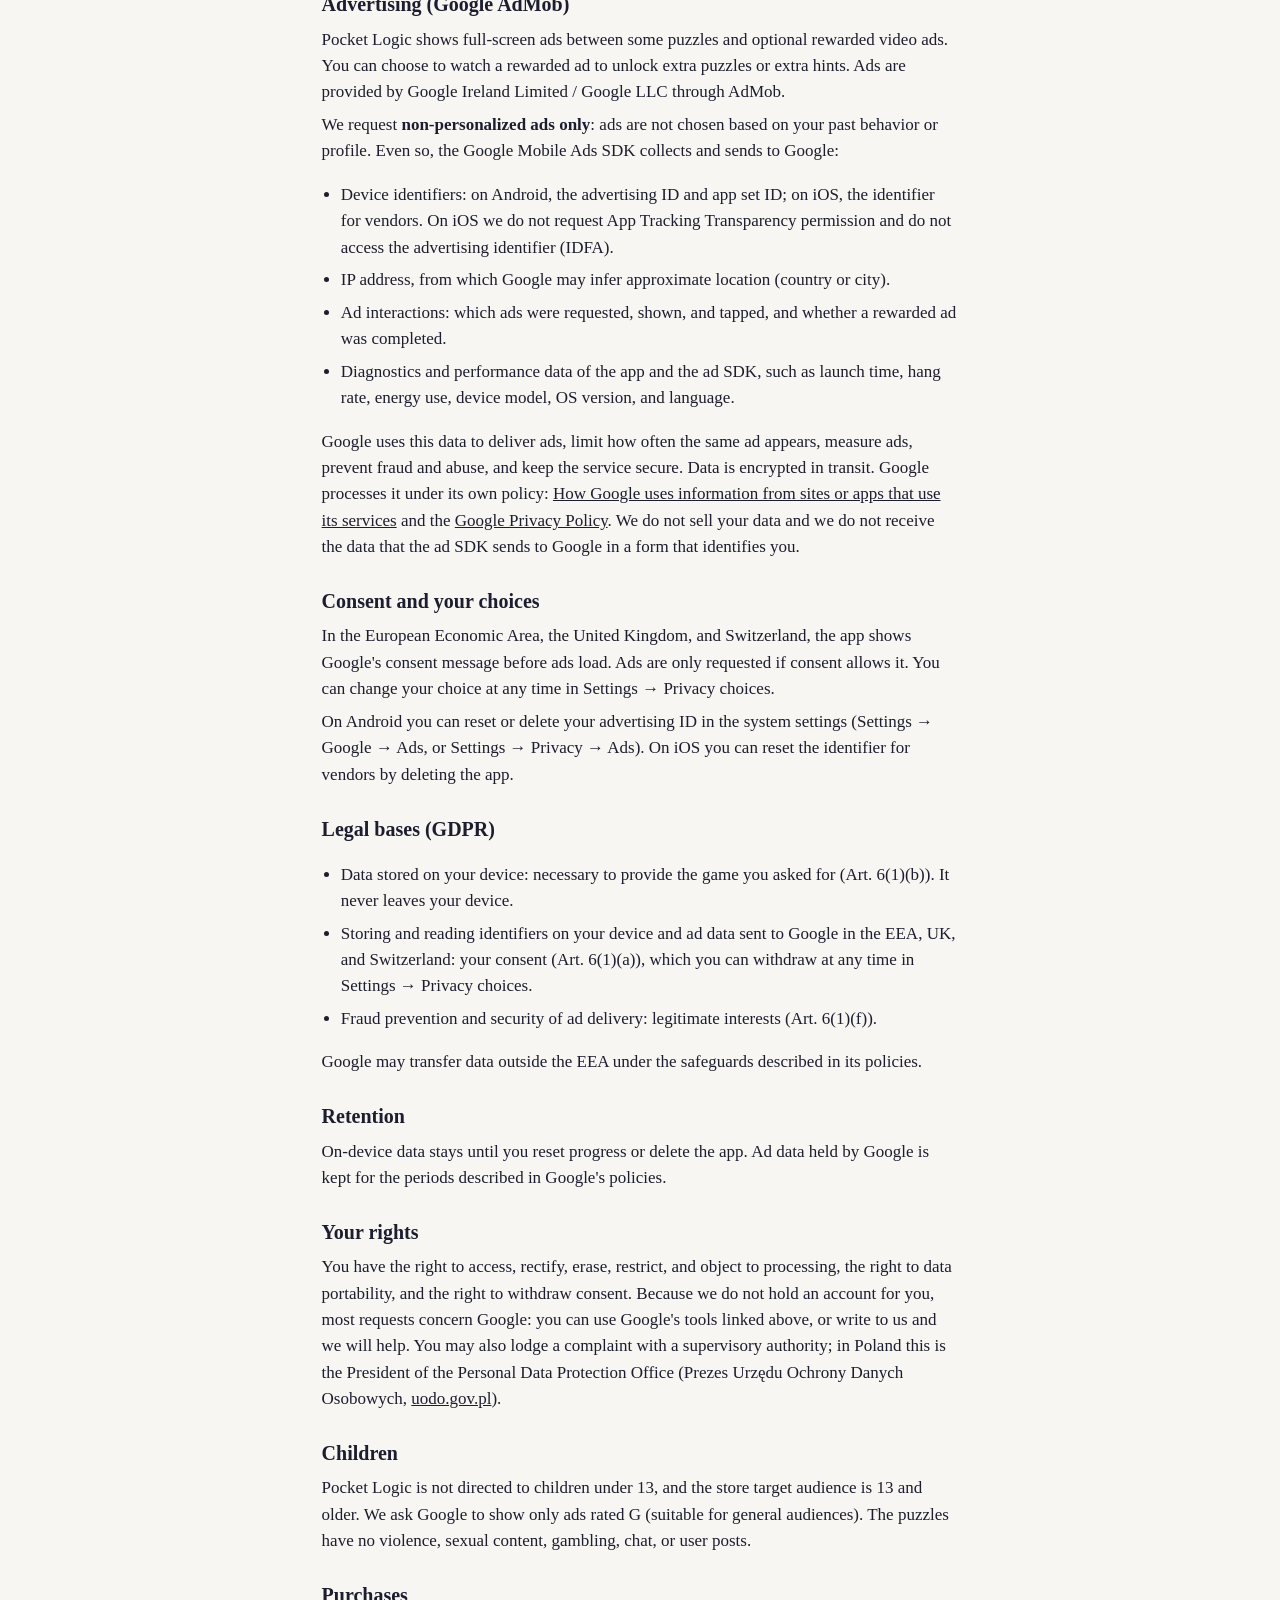
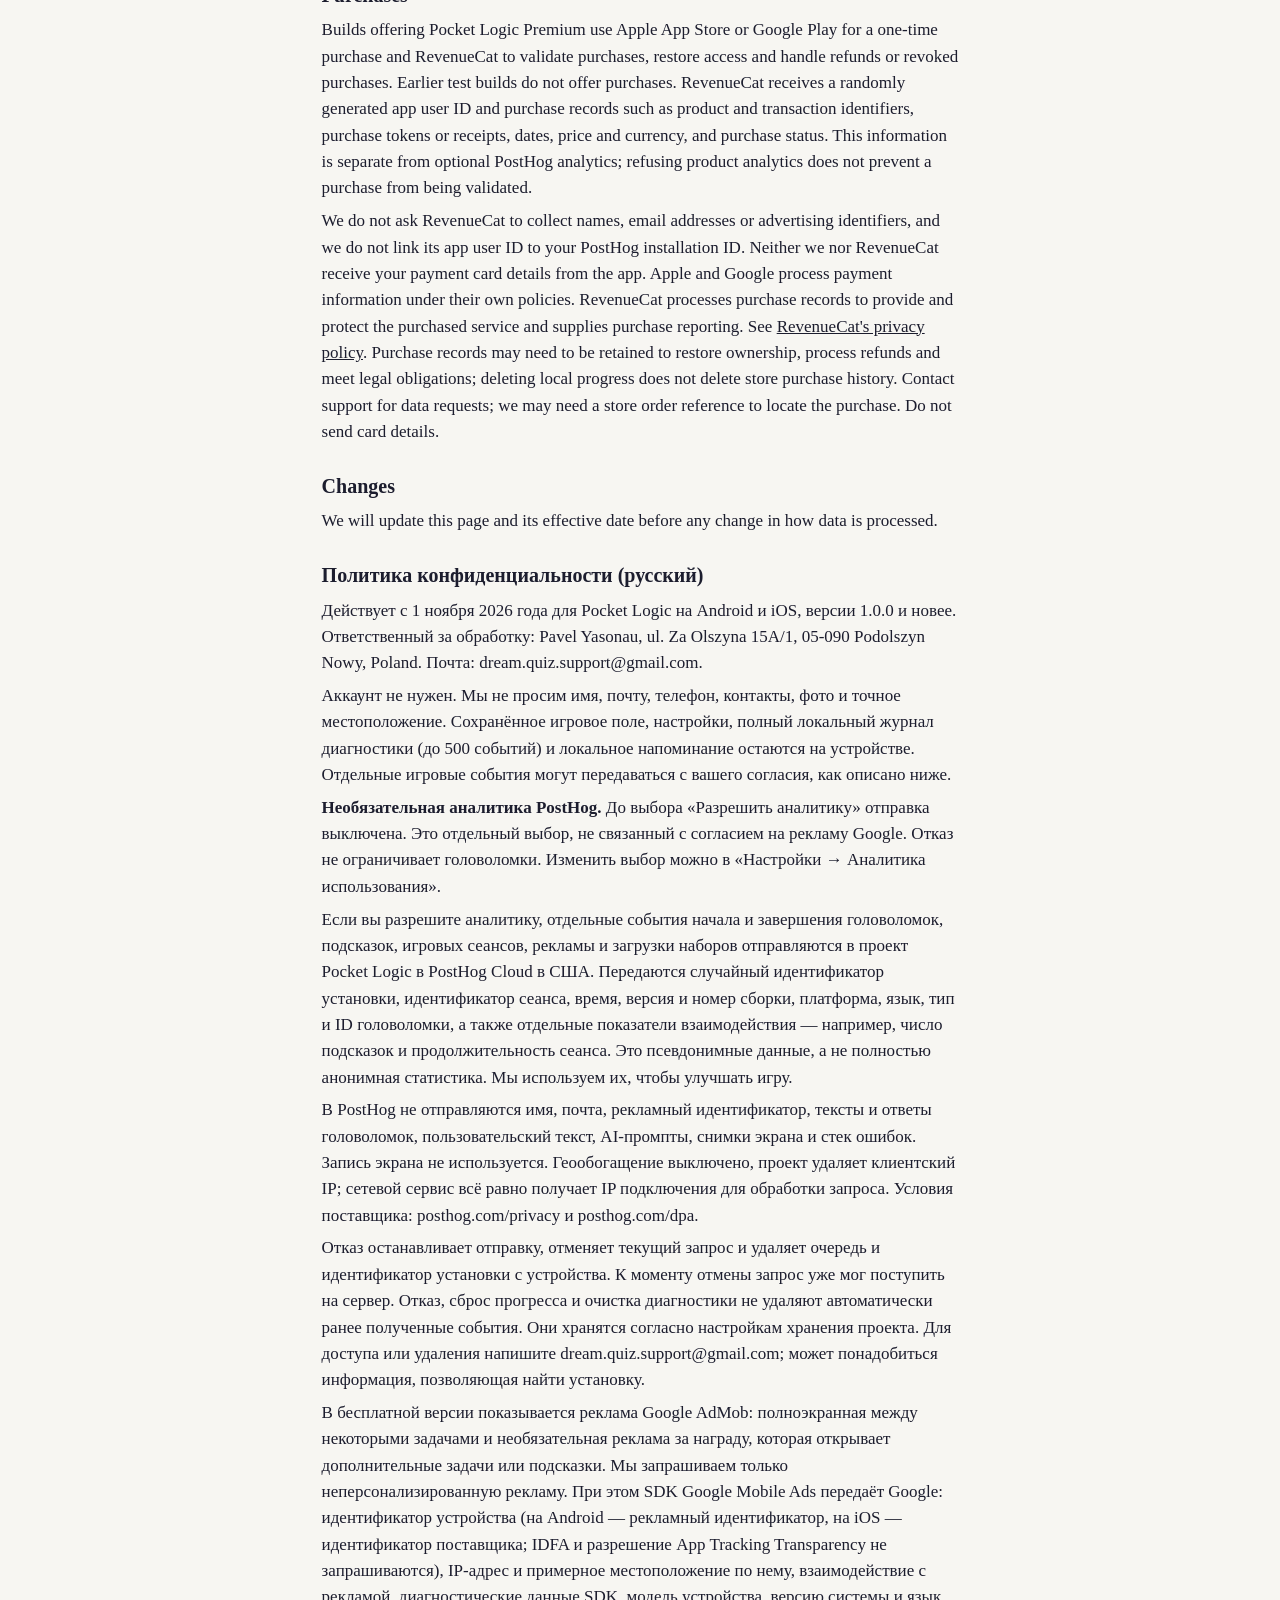
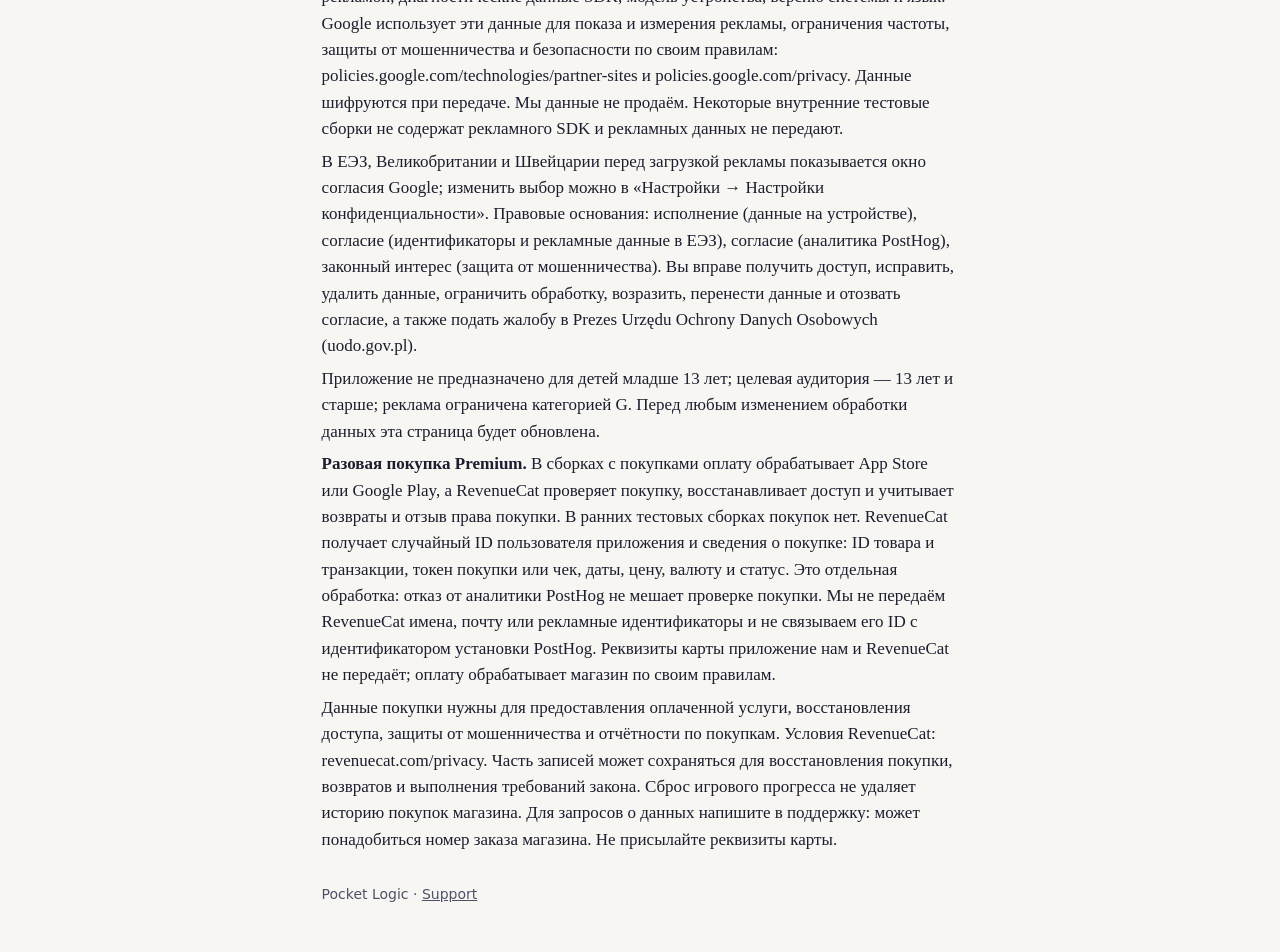
==== commit 4bcb5ab4: "Document optional RevenueCat purchases and restoration" ====
--- a/privacy.html
+++ b/privacy.html
@@ -14,7 +14,7 @@
     <a href="support.html">Support</a>
   </nav>
   <h1>Privacy policy</h1>
-  <p>Effective 31 October 2026. This policy applies to Pocket Logic for Android and iOS, version 1.0.0 and later.</p>
+  <p>Effective 1 November 2026. This policy applies to Pocket Logic for Android and iOS, version 1.0.0 and later.</p>
   <p>Controller: Pavel Yasonau, ul. Za Olszyna 15A/1, 05-090 Podolszyn Nowy, Poland. Contact: <a href="mailto:dream.quiz.support@gmail.com">dream.quiz.support@gmail.com</a>. There is no separate company name.</p>
 
   <h2>Summary</h2>
@@ -69,13 +69,14 @@
   <p>Pocket Logic is not directed to children under 13, and the store target audience is 13 and older. We ask Google to show only ads rated G (suitable for general audiences). The puzzles have no violence, sexual content, gambling, chat, or user posts.</p>
 
   <h2>Purchases</h2>
-  <p>Version 1.0.0 offers no in-app purchases. If purchases are added, this policy will be updated before they become available.</p>
+  <p>Builds offering Pocket Logic Premium use Apple App Store or Google Play for a one-time purchase and RevenueCat to validate purchases, restore access and handle refunds or revoked purchases. Earlier test builds do not offer purchases. RevenueCat receives a randomly generated app user ID and purchase records such as product and transaction identifiers, purchase tokens or receipts, dates, price and currency, and purchase status. This information is separate from optional PostHog analytics; refusing product analytics does not prevent a purchase from being validated.</p>
+  <p>We do not ask RevenueCat to collect names, email addresses or advertising identifiers, and we do not link its app user ID to your PostHog installation ID. Neither we nor RevenueCat receive your payment card details from the app. Apple and Google process payment information under their own policies. RevenueCat processes purchase records to provide and protect the purchased service and supplies purchase reporting. See <a href="https://www.revenuecat.com/privacy">RevenueCat's privacy policy</a>. Purchase records may need to be retained to restore ownership, process refunds and meet legal obligations; deleting local progress does not delete store purchase history. Contact support for data requests; we may need a store order reference to locate the purchase. Do not send card details.</p>
 
   <h2>Changes</h2>
   <p>We will update this page and its effective date before any change in how data is processed.</p>
 
   <h2>Политика конфиденциальности (русский)</h2>
-  <p>Действует с 31 октября 2026 года для Pocket Logic на Android и iOS, версии 1.0.0 и новее. Ответственный за обработку: Pavel Yasonau, ul. Za Olszyna 15A/1, 05-090 Podolszyn Nowy, Poland. Почта: dream.quiz.support@gmail.com.</p>
+  <p>Действует с 1 ноября 2026 года для Pocket Logic на Android и iOS, версии 1.0.0 и новее. Ответственный за обработку: Pavel Yasonau, ul. Za Olszyna 15A/1, 05-090 Podolszyn Nowy, Poland. Почта: dream.quiz.support@gmail.com.</p>
   <p>Аккаунт не нужен. Мы не просим имя, почту, телефон, контакты, фото и точное местоположение. Сохранённое игровое поле, настройки, полный локальный журнал диагностики (до 500 событий) и локальное напоминание остаются на устройстве. Отдельные игровые события могут передаваться с вашего согласия, как описано ниже.</p>
   <p><strong>Необязательная аналитика PostHog.</strong> До выбора «Разрешить аналитику» отправка выключена. Это отдельный выбор, не связанный с согласием на рекламу Google. Отказ не ограничивает головоломки. Изменить выбор можно в «Настройки → Аналитика использования».</p>
   <p>Если вы разрешите аналитику, отдельные события начала и завершения головоломок, подсказок, игровых сеансов, рекламы и загрузки наборов отправляются в проект Pocket Logic в PostHog Cloud в США. Передаются случайный идентификатор установки, идентификатор сеанса, время, версия и номер сборки, платформа, язык, тип и ID головоломки, а также отдельные показатели взаимодействия — например, число подсказок и продолжительность сеанса. Это псевдонимные данные, а не полностью анонимная статистика. Мы используем их, чтобы улучшать игру.</p>
@@ -83,7 +84,9 @@
   <p>Отказ останавливает отправку, отменяет текущий запрос и удаляет очередь и идентификатор установки с устройства. К моменту отмены запрос уже мог поступить на сервер. Отказ, сброс прогресса и очистка диагностики не удаляют автоматически ранее полученные события. Они хранятся согласно настройкам хранения проекта. Для доступа или удаления напишите dream.quiz.support@gmail.com; может понадобиться информация, позволяющая найти установку.</p>
   <p>В бесплатной версии показывается реклама Google AdMob: полноэкранная между некоторыми задачами и необязательная реклама за награду, которая открывает дополнительные задачи или подсказки. Мы запрашиваем только неперсонализированную рекламу. При этом SDK Google Mobile Ads передаёт Google: идентификатор устройства (на Android — рекламный идентификатор, на iOS — идентификатор поставщика; IDFA и разрешение App Tracking Transparency не запрашиваются), IP-адрес и примерное местоположение по нему, взаимодействие с рекламой, диагностические данные SDK, модель устройства, версию системы и язык. Google использует эти данные для показа и измерения рекламы, ограничения частоты, защиты от мошенничества и безопасности по своим правилам: policies.google.com/technologies/partner-sites и policies.google.com/privacy. Данные шифруются при передаче. Мы данные не продаём. Некоторые внутренние тестовые сборки не содержат рекламного SDK и рекламных данных не передают.</p>
   <p>В ЕЭЗ, Великобритании и Швейцарии перед загрузкой рекламы показывается окно согласия Google; изменить выбор можно в «Настройки → Настройки конфиденциальности». Правовые основания: исполнение (данные на устройстве), согласие (идентификаторы и рекламные данные в ЕЭЗ), согласие (аналитика PostHog), законный интерес (защита от мошенничества). Вы вправе получить доступ, исправить, удалить данные, ограничить обработку, возразить, перенести данные и отозвать согласие, а также подать жалобу в Prezes Urzędu Ochrony Danych Osobowych (uodo.gov.pl).</p>
-  <p>Приложение не предназначено для детей младше 13 лет; целевая аудитория — 13 лет и старше; реклама ограничена категорией G. Покупок в версии 1.0.0 нет. Перед любым изменением обработки данных эта страница будет обновлена.</p>
+  <p>Приложение не предназначено для детей младше 13 лет; целевая аудитория — 13 лет и старше; реклама ограничена категорией G. Перед любым изменением обработки данных эта страница будет обновлена.</p>
+  <p><strong>Разовая покупка Premium.</strong> В сборках с покупками оплату обрабатывает App Store или Google Play, а RevenueCat проверяет покупку, восстанавливает доступ и учитывает возвраты и отзыв права покупки. В ранних тестовых сборках покупок нет. RevenueCat получает случайный ID пользователя приложения и сведения о покупке: ID товара и транзакции, токен покупки или чек, даты, цену, валюту и статус. Это отдельная обработка: отказ от аналитики PostHog не мешает проверке покупки. Мы не передаём RevenueCat имена, почту или рекламные идентификаторы и не связываем его ID с идентификатором установки PostHog. Реквизиты карты приложение нам и RevenueCat не передаёт; оплату обрабатывает магазин по своим правилам.</p>
+  <p>Данные покупки нужны для предоставления оплаченной услуги, восстановления доступа, защиты от мошенничества и отчётности по покупкам. Условия RevenueCat: revenuecat.com/privacy. Часть записей может сохраняться для восстановления покупки, возвратов и выполнения требований закона. Сброс игрового прогресса не удаляет историю покупок магазина. Для запросов о данных напишите в поддержку: может понадобиться номер заказа магазина. Не присылайте реквизиты карты.</p>
   <footer>Pocket Logic · <a href="support.html">Support</a></footer>
 </main>
 </body>
